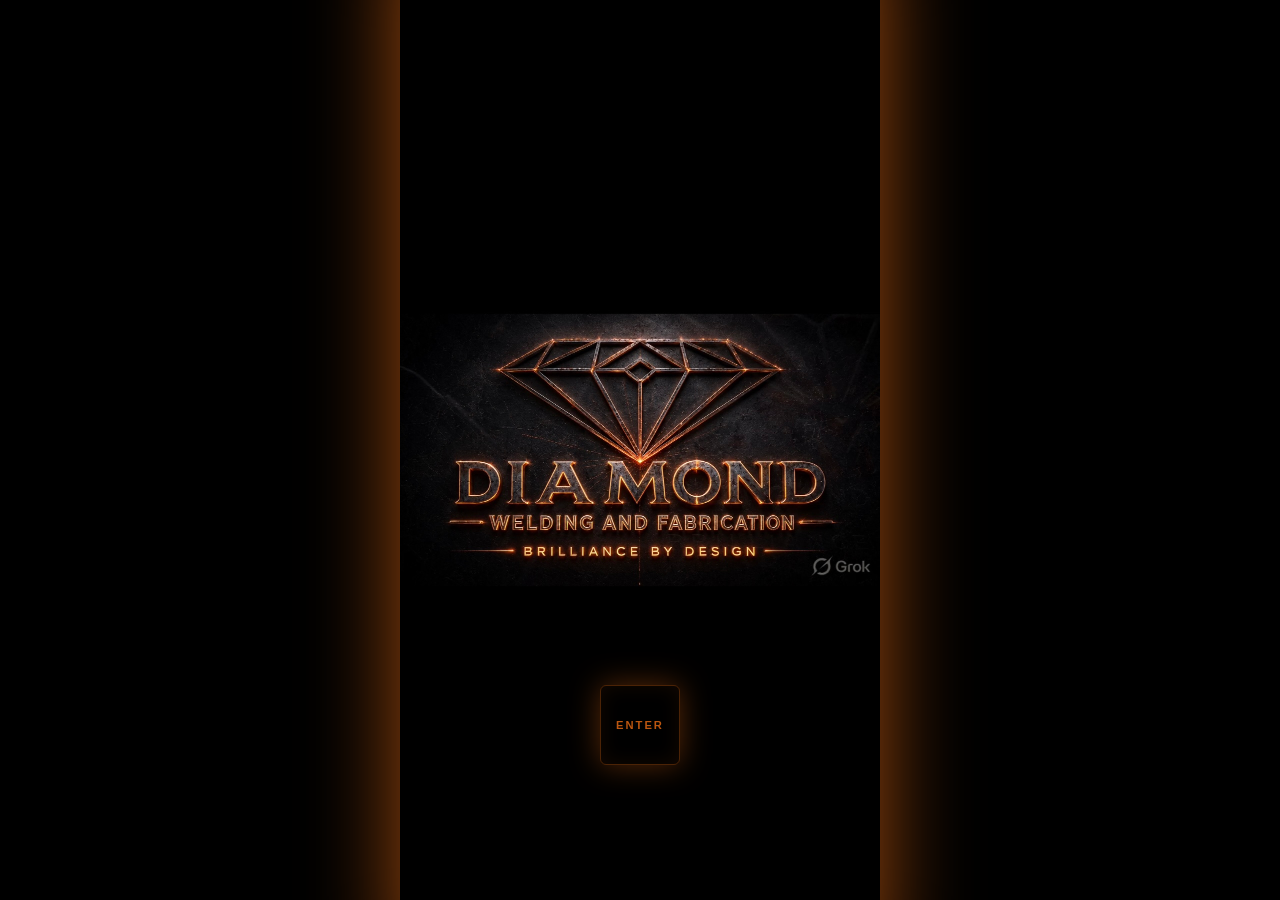
==== index.html @ fe3e0992 "Complete redesign: pristine professional Diamond Welding website Rebuilt index.html and landing.html" ====
<!DOCTYPE html>
<html lang="en">
<head>
    <meta charset="UTF-8">
    <meta name="viewport" content="width=device-width, initial-scale=1.0">
    <meta http-equiv="Cache-Control" content="no-cache, no-store, must-revalidate">
    <title>Diamond Welding & Fabrication</title>
    <style>
        * {
            margin: 0;
            padding: 0;
            box-sizing: border-box;
        }

        html, body {
            width: 100%;
            height: 100%;
            overflow: hidden;
        }

        body {
            font-family: 'Segoe UI', Tahoma, Geneva, Verdana, sans-serif;
            background: #000000;
            display: flex;
            align-items: center;
            justify-content: center;
        }

        .splash-container {
            width: 100%;
            height: 100%;
            position: relative;
            display: flex;
            align-items: center;
            justify-content: center;
            overflow: hidden;
            background: #000000;
        }

        .logo-splash {
            width: 85vw;
            max-width: 480px;
            height: auto;
            z-index: 5;
            filter: drop-shadow(0 0 45px rgba(249, 115, 22, 0.65));
            animation: logo-fade-in 2s cubic-bezier(0.25, 0.46, 0.45, 0.94);
            image-rendering: -webkit-optimize-contrast;
        }

        @keyframes logo-fade-in {
            from {
                opacity: 0;
                transform: scale(0.75);
            }
            to {
                opacity: 1;
                transform: scale(1);
            }
        }

        .shield-button {
            position: absolute;
            bottom: 15%;
            left: 50%;
            transform: translateX(-50%);
            width: 80px;
            height: 80px;
            z-index: 20;
            cursor: pointer;
            border: 1px solid rgba(249, 115, 22, 0.3);
            background: transparent;
            border-radius: 6px;
            transition: all 0.35s cubic-bezier(0.34, 1.56, 0.64, 1);
            box-shadow: 0 0 30px rgba(249, 115, 22, 0.35), inset 0 0 20px rgba(249, 115, 22, 0.08);
            animation: shield-glow 3.5s ease-in-out infinite;
            display: flex;
            align-items: center;
            justify-content: center;
            -webkit-tap-highlight-color: transparent;
        }

        .shield-text {
            font-size: 0.7rem;
            letter-spacing: 2px;
            color: rgba(249, 115, 22, 0.75);
            text-transform: uppercase;
            font-weight: 600;
            pointer-events: none;
        }

        @keyframes shield-glow {
            0%, 100% {
                box-shadow: 0 0 30px rgba(249, 115, 22, 0.35), inset 0 0 20px rgba(249, 115, 22, 0.08);
            }
            50% {
                box-shadow: 0 0 55px rgba(249, 115, 22, 0.65), inset 0 0 35px rgba(249, 115, 22, 0.15);
            }
        }

        .shield-button:hover {
            box-shadow: 0 0 70px rgba(249, 115, 22, 0.75), inset 0 0 40px rgba(249, 115, 22, 0.2);
            border-color: rgba(249, 115, 22, 0.6);
            transform: translateX(-50%) scale(1.1);
        }

        .shield-button:active {
            transform: translateX(-50%) scale(0.95);
        }

        @keyframes spark-burst {
            0% {
                opacity: 1;
                transform: translate(0, 0) scale(1);
            }
            100% {
                opacity: 0;
                transform: translate(var(--tx), var(--ty)) scale(0);
            }
        }

        .spark {
            position: fixed;
            pointer-events: none;
            width: 7px;
            height: 7px;
            background: radial-gradient(circle at 25% 25%, #fff, #fbbf24, #f97316);
            border-radius: 50%;
            animation: spark-burst 1.5s ease-out forwards;
            box-shadow: 0 0 20px #f97316;
        }

        .loading-overlay {
            position: absolute;
            width: 100%;
            height: 100%;
            top: 0;
            left: 0;
            z-index: 30;
            background: rgba(0, 0, 0, 0);
            display: none;
            align-items: center;
            justify-content: center;
        }

        .loading-overlay.active {
            display: flex;
            animation: fade-in 0.6s ease-out forwards;
        }

        @keyframes fade-in {
            from { opacity: 0; }
            to { opacity: 1; }
        }

        .loading-text {
            font-size: 1.2rem;
            letter-spacing: 3px;
            color: rgba(249, 115, 22, 0.85);
            text-transform: uppercase;
            animation: pulse 1.6s ease-in-out infinite;
            font-weight: 500;
        }

        @keyframes pulse {
            0%, 100% { opacity: 0.6; }
            50% { opacity: 1; }
        }

        @media (max-width: 768px) {
            .logo-splash {
                max-width: 380px;
            }

            .shield-button {
                width: 70px;
                height: 70px;
            }

            .shield-text {
                font-size: 0.65rem;
            }
        }

        @media (max-width: 480px) {
            .logo-splash {
                max-width: 300px;
            }

            .shield-button {
                width: 60px;
                height: 60px;
                bottom: 18%;
            }

            .shield-text {
                font-size: 0.6rem;
            }
        }
    </style>
</head>
<body>
    <div class="splash-container">
        <img src="assets/diamond-logo.jpeg" alt="Diamond Welding" class="logo-splash">
        <button class="shield-button" onclick="activateSplash()" title="Enter Site">
            <div class="shield-text">Enter</div>
        </button>
        <div class="loading-overlay">
            <div class="loading-text">Igniting...</div>
        </div>
    </div>

    <script>
        function createSpark(x, y) {
            const spark = document.createElement('div');
            spark.className = 'spark';
            const angle = Math.random() * Math.PI * 2;
            const velocity = 110 + Math.random() * 240;
            const tx = Math.cos(angle) * velocity;
            const ty = Math.sin(angle) * velocity;
            spark.style.left = x + 'px';
            spark.style.top = y + 'px';
            spark.style.setProperty('--tx', tx + 'px');
            spark.style.setProperty('--ty', ty + 'px');
            document.body.appendChild(spark);
            setTimeout(() => spark.remove(), 1500);
        }

        function activateSplash() {
            const button = document.querySelector('.shield-button');
            const loading = document.querySelector('.loading-overlay');
            const rect = button.getBoundingClientRect();
            const centerX = rect.left + rect.width / 2;
            const centerY = rect.top + rect.height / 2;

            button.disabled = true;
            button.style.pointerEvents = 'none';

            for (let i = 0; i < 65; i++) {
                setTimeout(() => createSpark(centerX, centerY), i * 16);
            }

            setTimeout(() => loading.classList.add('active'), 400);
            setTimeout(() => window.location.href = 'landing.html', 2100);
        }

        document.addEventListener('keydown', (e) => {
            if (e.key === 'Enter' || e.key === ' ') {
                document.querySelector('.shield-button').click();
            }
        });
    </script>
</body>
</html>
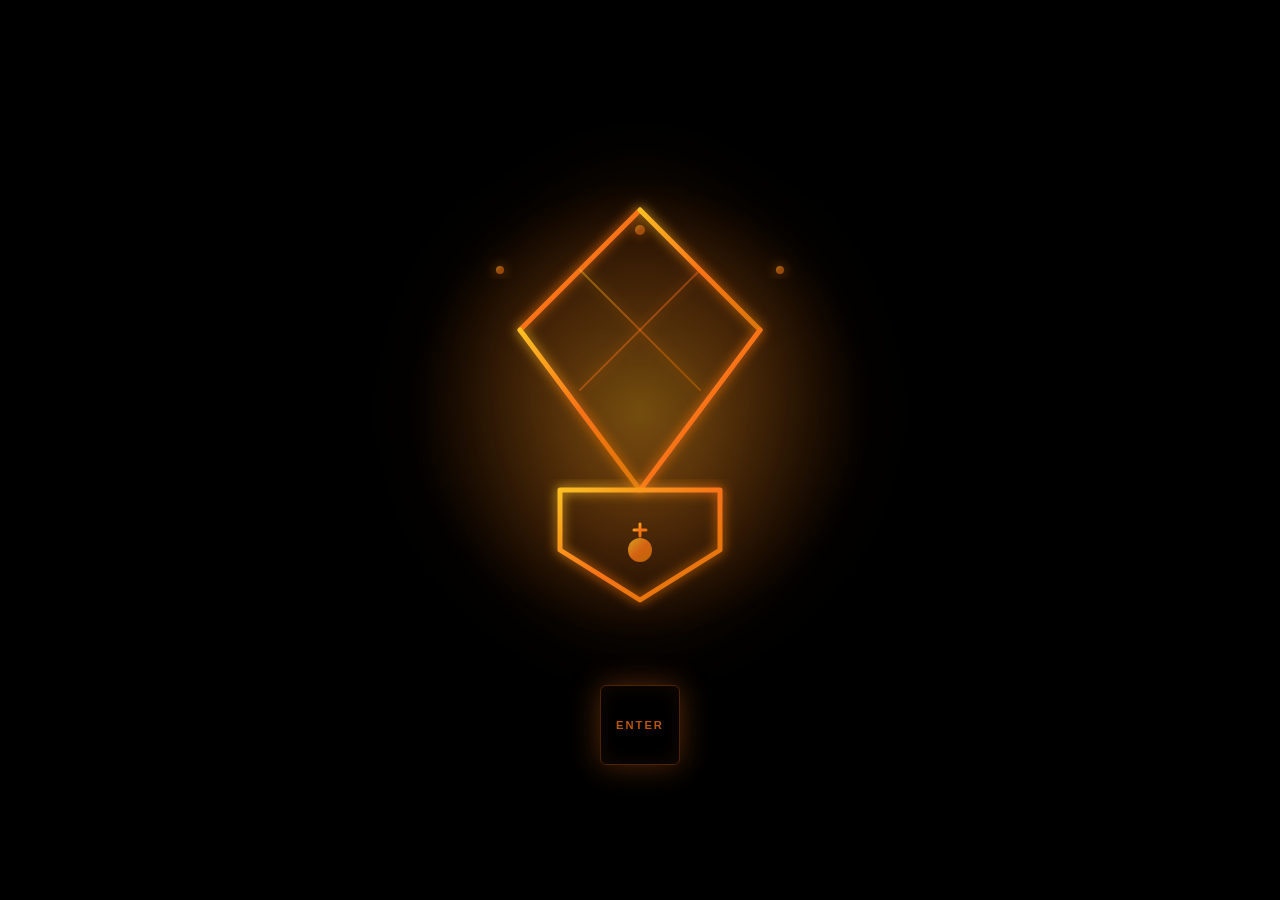
==== commit 0f027454: "Integrate professional Diamond logo design throughout site - Create custom SVG Diamond logo with shi" ====
--- a/index.html
+++ b/index.html
@@ -200,7 +200,48 @@
 </head>
 <body>
     <div class="splash-container">
-        <img src="assets/diamond-logo.jpeg" alt="Diamond Welding" class="logo-splash">
+        <svg class="logo-splash" viewBox="0 0 240 280" xmlns="http://www.w3.org/2000/svg">
+            <defs>
+                <linearGradient id="diamondGradient" x1="0%" y1="0%" x2="100%" y2="100%">
+                    <stop offset="0%" style="stop-color:#fbbf24;stop-opacity:1" />
+                    <stop offset="50%" style="stop-color:#f97316;stop-opacity:1" />
+                    <stop offset="100%" style="stop-color:#d97706;stop-opacity:1" />
+                </linearGradient>
+                <radialGradient id="glowGradient" cx="50%" cy="50%" r="50%">
+                    <stop offset="0%" style="stop-color:#fbbf24;stop-opacity:0.8" />
+                    <stop offset="100%" style="stop-color:#f97316;stop-opacity:0" />
+                </radialGradient>
+                <filter id="goldGlow">
+                    <feGaussianBlur stdDeviation="3" result="coloredBlur"/>
+                    <feMerge>
+                        <feMergeNode in="coloredBlur"/>
+                        <feMergeNode in="SourceGraphic"/>
+                    </feMerge>
+                </filter>
+            </defs>
+            <circle cx="120" cy="120" r="115" fill="url(#glowGradient)" opacity="0.4"/>
+            <g filter="url(#goldGlow)">
+                <line x1="120" y1="20" x2="60" y2="80" stroke="url(#diamondGradient)" stroke-width="2.5" stroke-linecap="round"/>
+                <line x1="120" y1="20" x2="180" y2="80" stroke="url(#diamondGradient)" stroke-width="2.5" stroke-linecap="round"/>
+                <line x1="60" y1="80" x2="120" y2="160" stroke="url(#diamondGradient)" stroke-width="2.5" stroke-linecap="round"/>
+                <line x1="180" y1="80" x2="120" y2="160" stroke="url(#diamondGradient)" stroke-width="2.5" stroke-linecap="round"/>
+                <line x1="120" y1="20" x2="120" y2="160" stroke="url(#diamondGradient)" stroke-width="1.5" stroke-linecap="round" opacity="0.6"/>
+                <line x1="60" y1="80" x2="180" y2="80" stroke="url(#diamondGradient)" stroke-width="1.5" stroke-linecap="round" opacity="0.6"/>
+                <line x1="90" y1="50" x2="150" y2="110" stroke="url(#diamondGradient)" stroke-width="1" stroke-linecap="round" opacity="0.4"/>
+                <line x1="150" y1="50" x2="90" y2="110" stroke="url(#diamondGradient)" stroke-width="1" stroke-linecap="round" opacity="0.4"/>
+            </g>
+            <g transform="translate(120, 180)">
+                <path d="M -40,-20 L -40,10 Q 0,35 0,35 Q 0,35 40,10 L 40,-20 Z"
+                      fill="none" stroke="url(#diamondGradient)" stroke-width="2.5" stroke-linecap="round" stroke-linejoin="round" filter="url(#goldGlow)"/>
+                <circle cx="0" cy="10" r="6" fill="url(#diamondGradient)" opacity="0.8"/>
+                <path d="M -3,0 L 3,0 M 0,-3 L 0,3" stroke="url(#diamondGradient)" stroke-width="1.5" stroke-linecap="round"/>
+            </g>
+            <g opacity="0.6" filter="url(#goldGlow)">
+                <circle cx="50" cy="50" r="2" fill="url(#diamondGradient)"/>
+                <circle cx="190" cy="50" r="2" fill="url(#diamondGradient)"/>
+                <circle cx="120" cy="30" r="2.5" fill="url(#diamondGradient)"/>
+            </g>
+        </svg>
         <button class="shield-button" onclick="activateSplash()" title="Enter Site">
             <div class="shield-text">Enter</div>
         </button>
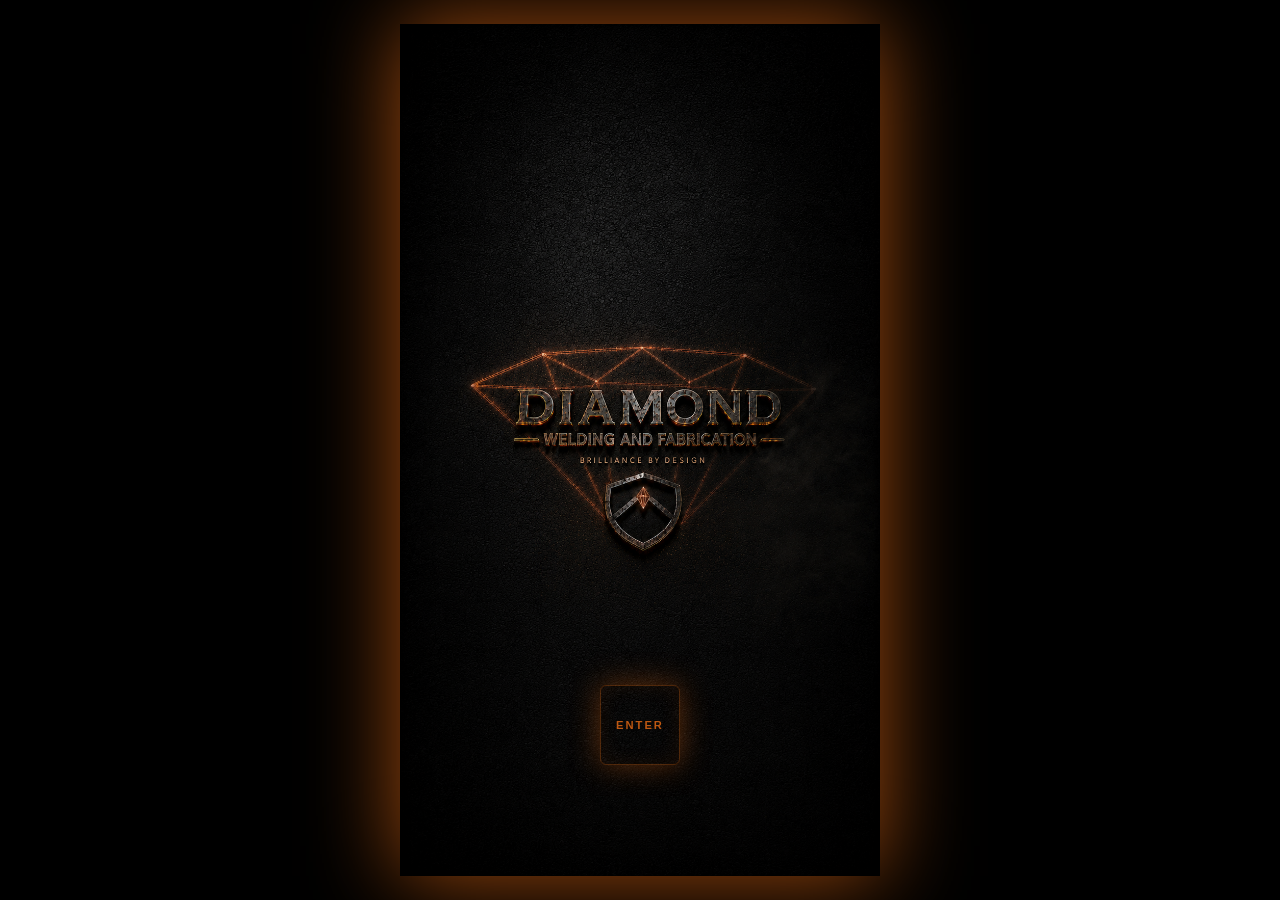
==== commit 849fe2f8: "Integrate actual Diamond Welding brand assets into website - Replace SVG placeholder logos with actu" ====
--- a/index.html
+++ b/index.html
@@ -200,48 +200,7 @@
 </head>
 <body>
     <div class="splash-container">
-        <svg class="logo-splash" viewBox="0 0 240 280" xmlns="http://www.w3.org/2000/svg">
-            <defs>
-                <linearGradient id="diamondGradient" x1="0%" y1="0%" x2="100%" y2="100%">
-                    <stop offset="0%" style="stop-color:#fbbf24;stop-opacity:1" />
-                    <stop offset="50%" style="stop-color:#f97316;stop-opacity:1" />
-                    <stop offset="100%" style="stop-color:#d97706;stop-opacity:1" />
-                </linearGradient>
-                <radialGradient id="glowGradient" cx="50%" cy="50%" r="50%">
-                    <stop offset="0%" style="stop-color:#fbbf24;stop-opacity:0.8" />
-                    <stop offset="100%" style="stop-color:#f97316;stop-opacity:0" />
-                </radialGradient>
-                <filter id="goldGlow">
-                    <feGaussianBlur stdDeviation="3" result="coloredBlur"/>
-                    <feMerge>
-                        <feMergeNode in="coloredBlur"/>
-                        <feMergeNode in="SourceGraphic"/>
-                    </feMerge>
-                </filter>
-            </defs>
-            <circle cx="120" cy="120" r="115" fill="url(#glowGradient)" opacity="0.4"/>
-            <g filter="url(#goldGlow)">
-                <line x1="120" y1="20" x2="60" y2="80" stroke="url(#diamondGradient)" stroke-width="2.5" stroke-linecap="round"/>
-                <line x1="120" y1="20" x2="180" y2="80" stroke="url(#diamondGradient)" stroke-width="2.5" stroke-linecap="round"/>
-                <line x1="60" y1="80" x2="120" y2="160" stroke="url(#diamondGradient)" stroke-width="2.5" stroke-linecap="round"/>
-                <line x1="180" y1="80" x2="120" y2="160" stroke="url(#diamondGradient)" stroke-width="2.5" stroke-linecap="round"/>
-                <line x1="120" y1="20" x2="120" y2="160" stroke="url(#diamondGradient)" stroke-width="1.5" stroke-linecap="round" opacity="0.6"/>
-                <line x1="60" y1="80" x2="180" y2="80" stroke="url(#diamondGradient)" stroke-width="1.5" stroke-linecap="round" opacity="0.6"/>
-                <line x1="90" y1="50" x2="150" y2="110" stroke="url(#diamondGradient)" stroke-width="1" stroke-linecap="round" opacity="0.4"/>
-                <line x1="150" y1="50" x2="90" y2="110" stroke="url(#diamondGradient)" stroke-width="1" stroke-linecap="round" opacity="0.4"/>
-            </g>
-            <g transform="translate(120, 180)">
-                <path d="M -40,-20 L -40,10 Q 0,35 0,35 Q 0,35 40,10 L 40,-20 Z"
-                      fill="none" stroke="url(#diamondGradient)" stroke-width="2.5" stroke-linecap="round" stroke-linejoin="round" filter="url(#goldGlow)"/>
-                <circle cx="0" cy="10" r="6" fill="url(#diamondGradient)" opacity="0.8"/>
-                <path d="M -3,0 L 3,0 M 0,-3 L 0,3" stroke="url(#diamondGradient)" stroke-width="1.5" stroke-linecap="round"/>
-            </g>
-            <g opacity="0.6" filter="url(#goldGlow)">
-                <circle cx="50" cy="50" r="2" fill="url(#diamondGradient)"/>
-                <circle cx="190" cy="50" r="2" fill="url(#diamondGradient)"/>
-                <circle cx="120" cy="30" r="2.5" fill="url(#diamondGradient)"/>
-            </g>
-        </svg>
+        <img class="logo-splash" src="assets/diamond-logo.png" alt="Diamond Welding & Fabrication" />
         <button class="shield-button" onclick="activateSplash()" title="Enter Site">
             <div class="shield-text">Enter</div>
         </button>
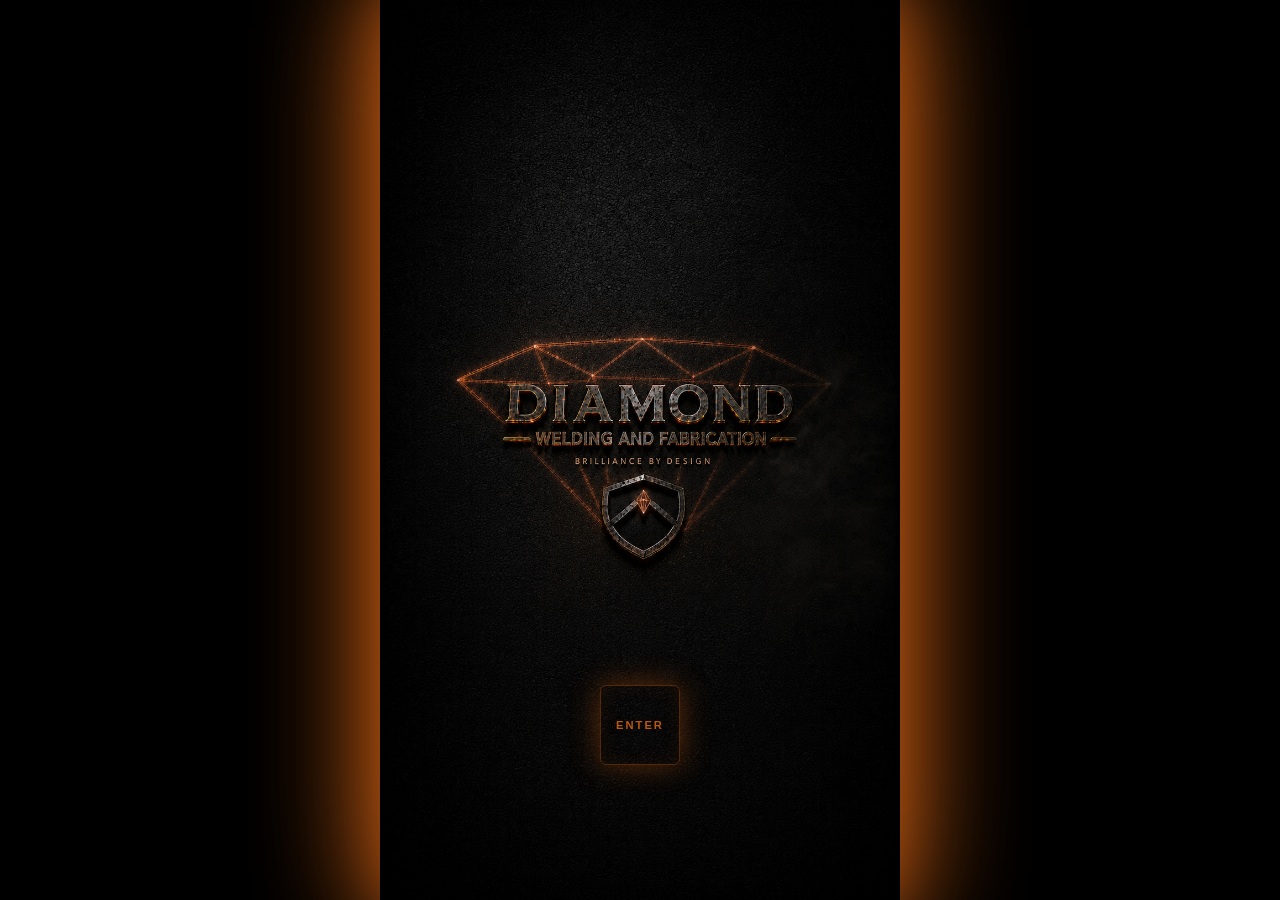
==== commit d30b8926: "Optimize logo sizing and glow effects for sleek modern aesthetic - Increase logo dimensions for bett" ====
--- a/index.html
+++ b/index.html
@@ -38,13 +38,14 @@
         }
 
         .logo-splash {
-            width: 85vw;
-            max-width: 480px;
+            width: 80vw;
+            max-width: 520px;
             height: auto;
             z-index: 5;
-            filter: drop-shadow(0 0 45px rgba(249, 115, 22, 0.65));
-            animation: logo-fade-in 2s cubic-bezier(0.25, 0.46, 0.45, 0.94);
-            image-rendering: -webkit-optimize-contrast;
+            filter: drop-shadow(0 0 60px rgba(249, 115, 22, 0.8)) drop-shadow(0 0 30px rgba(249, 115, 22, 0.4));
+            animation: logo-fade-in 2.2s cubic-bezier(0.25, 0.46, 0.45, 0.94);
+            image-rendering: crisp-edges;
+            object-fit: contain;
         }
 
         @keyframes logo-fade-in {
@@ -183,12 +184,12 @@
 
         @media (max-width: 480px) {
             .logo-splash {
-                max-width: 300px;
+                max-width: 320px;
             }
 
             .shield-button {
-                width: 60px;
-                height: 60px;
+                width: 65px;
+                height: 65px;
                 bottom: 18%;
             }
 
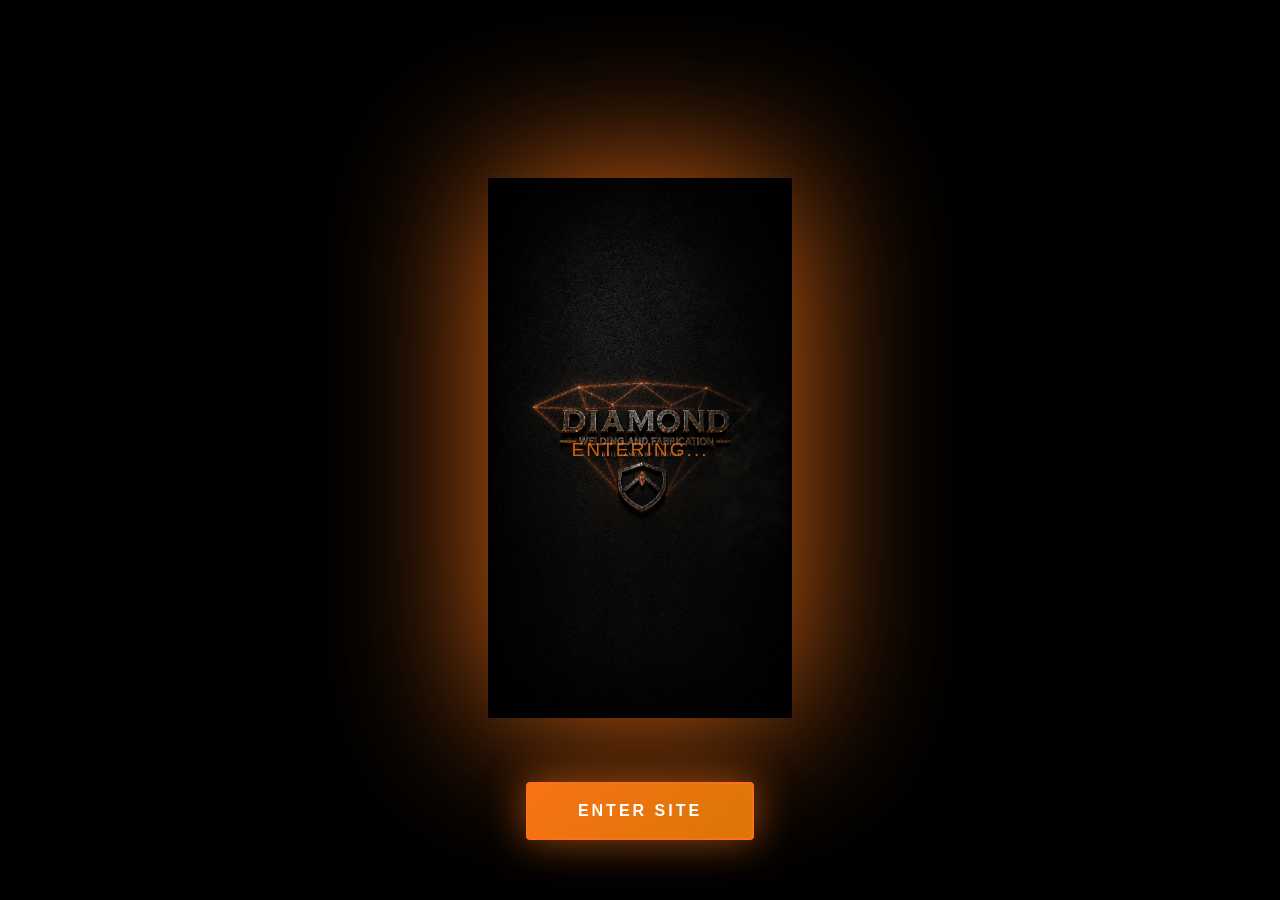
==== commit 90b984b2: "Fresh website redesign: Professional Diamond Welding brand showcase Complete rebuild with: - New min" ====
--- a/index.html
+++ b/index.html
@@ -15,43 +15,67 @@
         html, body {
             width: 100%;
             height: 100%;
-            overflow: hidden;
         }
 
         body {
             font-family: 'Segoe UI', Tahoma, Geneva, Verdana, sans-serif;
             background: #000000;
-            display: flex;
-            align-items: center;
-            justify-content: center;
-        }
-
-        .splash-container {
+            overflow: hidden;
+        }
+
+        .splash {
             width: 100%;
             height: 100%;
             position: relative;
             display: flex;
+            flex-direction: column;
             align-items: center;
             justify-content: center;
             overflow: hidden;
-            background: #000000;
-        }
-
-        .logo-splash {
-            width: 80vw;
-            max-width: 520px;
+        }
+
+        /* Video background */
+        video.bg {
+            position: absolute;
+            top: 0;
+            left: 0;
+            width: 100%;
+            height: 100%;
+            object-fit: cover;
+            z-index: 1;
+            opacity: 0.6;
+        }
+
+        /* Dark overlay */
+        .overlay {
+            position: absolute;
+            top: 0;
+            left: 0;
+            width: 100%;
+            height: 100%;
+            background: radial-gradient(ellipse at center, rgba(0,0,0,0.3), rgba(0,0,0,0.8));
+            z-index: 2;
+        }
+
+        /* Logo container */
+        .logo-container {
+            z-index: 10;
+            text-align: center;
+            animation: fadeInLogo 1.2s ease-out;
+        }
+
+        .logo-img {
+            max-width: 90vw;
+            width: 100%;
+            max-height: 60vh;
             height: auto;
-            z-index: 5;
-            filter: drop-shadow(0 0 60px rgba(249, 115, 22, 0.8)) drop-shadow(0 0 30px rgba(249, 115, 22, 0.4));
-            animation: logo-fade-in 2.2s cubic-bezier(0.25, 0.46, 0.45, 0.94);
-            image-rendering: crisp-edges;
-            object-fit: contain;
-        }
-
-        @keyframes logo-fade-in {
+            filter: drop-shadow(0 0 80px rgba(249, 115, 22, 0.9));
+        }
+
+        @keyframes fadeInLogo {
             from {
                 opacity: 0;
-                transform: scale(0.75);
+                transform: scale(0.8);
             }
             to {
                 opacity: 1;
@@ -59,56 +83,53 @@
             }
         }
 
-        .shield-button {
-            position: absolute;
-            bottom: 15%;
-            left: 50%;
-            transform: translateX(-50%);
-            width: 80px;
-            height: 80px;
-            z-index: 20;
+        /* CTA Button */
+        .cta-btn {
+            position: absolute;
+            bottom: 60px;
+            z-index: 10;
+            padding: 18px 50px;
+            font-size: 1rem;
+            font-weight: 700;
+            letter-spacing: 3px;
+            text-transform: uppercase;
+            color: #ffffff;
+            background: linear-gradient(135deg, #f97316, #d97706);
+            border: 2px solid #f97316;
+            border-radius: 4px;
             cursor: pointer;
-            border: 1px solid rgba(249, 115, 22, 0.3);
-            background: transparent;
-            border-radius: 6px;
-            transition: all 0.35s cubic-bezier(0.34, 1.56, 0.64, 1);
-            box-shadow: 0 0 30px rgba(249, 115, 22, 0.35), inset 0 0 20px rgba(249, 115, 22, 0.08);
-            animation: shield-glow 3.5s ease-in-out infinite;
-            display: flex;
-            align-items: center;
-            justify-content: center;
-            -webkit-tap-highlight-color: transparent;
-        }
-
-        .shield-text {
-            font-size: 0.7rem;
-            letter-spacing: 2px;
-            color: rgba(249, 115, 22, 0.75);
-            text-transform: uppercase;
-            font-weight: 600;
+            transition: all 0.4s ease;
+            box-shadow: 0 0 40px rgba(249, 115, 22, 0.6), inset 0 0 20px rgba(249, 115, 22, 0.2);
+            animation: pulseButton 2s ease-in-out infinite;
+        }
+
+        @keyframes pulseButton {
+            0%, 100% { box-shadow: 0 0 40px rgba(249, 115, 22, 0.6), inset 0 0 20px rgba(249, 115, 22, 0.2); }
+            50% { box-shadow: 0 0 70px rgba(249, 115, 22, 0.9), inset 0 0 30px rgba(249, 115, 22, 0.3); }
+        }
+
+        .cta-btn:hover {
+            transform: scale(1.08);
+            box-shadow: 0 0 90px rgba(249, 115, 22, 1), inset 0 0 40px rgba(249, 115, 22, 0.4);
+        }
+
+        .cta-btn:active {
+            transform: scale(0.98);
+        }
+
+        /* Spark effect */
+        .spark {
+            position: fixed;
+            width: 8px;
+            height: 8px;
+            background: radial-gradient(circle, #fbbf24, #f97316);
+            border-radius: 50%;
+            box-shadow: 0 0 20px #f97316;
             pointer-events: none;
-        }
-
-        @keyframes shield-glow {
-            0%, 100% {
-                box-shadow: 0 0 30px rgba(249, 115, 22, 0.35), inset 0 0 20px rgba(249, 115, 22, 0.08);
-            }
-            50% {
-                box-shadow: 0 0 55px rgba(249, 115, 22, 0.65), inset 0 0 35px rgba(249, 115, 22, 0.15);
-            }
-        }
-
-        .shield-button:hover {
-            box-shadow: 0 0 70px rgba(249, 115, 22, 0.75), inset 0 0 40px rgba(249, 115, 22, 0.2);
-            border-color: rgba(249, 115, 22, 0.6);
-            transform: translateX(-50%) scale(1.1);
-        }
-
-        .shield-button:active {
-            transform: translateX(-50%) scale(0.95);
-        }
-
-        @keyframes spark-burst {
+            animation: sparkBurst 1.5s ease-out forwards;
+        }
+
+        @keyframes sparkBurst {
             0% {
                 opacity: 1;
                 transform: translate(0, 0) scale(1);
@@ -119,95 +140,64 @@
             }
         }
 
-        .spark {
-            position: fixed;
-            pointer-events: none;
-            width: 7px;
-            height: 7px;
-            background: radial-gradient(circle at 25% 25%, #fff, #fbbf24, #f97316);
-            border-radius: 50%;
-            animation: spark-burst 1.5s ease-out forwards;
-            box-shadow: 0 0 20px #f97316;
-        }
-
-        .loading-overlay {
-            position: absolute;
-            width: 100%;
-            height: 100%;
-            top: 0;
-            left: 0;
-            z-index: 30;
-            background: rgba(0, 0, 0, 0);
-            display: none;
-            align-items: center;
-            justify-content: center;
-        }
-
-        .loading-overlay.active {
-            display: flex;
-            animation: fade-in 0.6s ease-out forwards;
-        }
-
-        @keyframes fade-in {
+        /* Loading state */
+        .loading {
+            position: absolute;
+            top: 50%;
+            left: 50%;
+            transform: translate(-50%, -50%);
+            z-index: 20;
+            color: rgba(249, 115, 22, 0.8);
+            font-size: 1.2rem;
+            letter-spacing: 2px;
+            text-transform: uppercase;
+            opacity: 0;
+            animation: fadeIn 0.6s ease-out 0.5s forwards;
+        }
+
+        @keyframes fadeIn {
             from { opacity: 0; }
             to { opacity: 1; }
         }
 
-        .loading-text {
-            font-size: 1.2rem;
-            letter-spacing: 3px;
-            color: rgba(249, 115, 22, 0.85);
-            text-transform: uppercase;
-            animation: pulse 1.6s ease-in-out infinite;
-            font-weight: 500;
-        }
-
-        @keyframes pulse {
-            0%, 100% { opacity: 0.6; }
-            50% { opacity: 1; }
-        }
-
         @media (max-width: 768px) {
-            .logo-splash {
-                max-width: 380px;
-            }
-
-            .shield-button {
-                width: 70px;
-                height: 70px;
-            }
-
-            .shield-text {
-                font-size: 0.65rem;
+            .logo-img {
+                max-height: 50vh;
+            }
+
+            .cta-btn {
+                padding: 14px 40px;
+                font-size: 0.9rem;
             }
         }
 
         @media (max-width: 480px) {
-            .logo-splash {
-                max-width: 320px;
-            }
-
-            .shield-button {
-                width: 65px;
-                height: 65px;
-                bottom: 18%;
-            }
-
-            .shield-text {
-                font-size: 0.6rem;
+            .logo-img {
+                max-height: 40vh;
+            }
+
+            .cta-btn {
+                padding: 12px 30px;
+                font-size: 0.8rem;
+                letter-spacing: 2px;
             }
         }
     </style>
 </head>
 <body>
-    <div class="splash-container">
-        <img class="logo-splash" src="assets/diamond-logo.png" alt="Diamond Welding & Fabrication" />
-        <button class="shield-button" onclick="activateSplash()" title="Enter Site">
-            <div class="shield-text">Enter</div>
-        </button>
-        <div class="loading-overlay">
-            <div class="loading-text">Igniting...</div>
+    <div class="splash">
+        <video class="bg" autoplay muted loop playsinline>
+            <source src="assets/welding-background.mp4" type="video/mp4">
+        </video>
+        <div class="overlay"></div>
+
+        <div class="logo-container">
+            <img src="assets/diamond-logo.png" alt="Diamond Welding & Fabrication" class="logo-img">
         </div>
+
+        <button class="cta-btn" onclick="enterSite()">Enter Site</button>
+
+        <div class="loading">Entering...</div>
     </div>
 
     <script>
@@ -215,38 +205,42 @@
             const spark = document.createElement('div');
             spark.className = 'spark';
             const angle = Math.random() * Math.PI * 2;
-            const velocity = 110 + Math.random() * 240;
-            const tx = Math.cos(angle) * velocity;
-            const ty = Math.sin(angle) * velocity;
+            const dist = 150 + Math.random() * 300;
             spark.style.left = x + 'px';
             spark.style.top = y + 'px';
-            spark.style.setProperty('--tx', tx + 'px');
-            spark.style.setProperty('--ty', ty + 'px');
+            spark.style.setProperty('--tx', Math.cos(angle) * dist + 'px');
+            spark.style.setProperty('--ty', Math.sin(angle) * dist + 'px');
             document.body.appendChild(spark);
             setTimeout(() => spark.remove(), 1500);
         }
 
-        function activateSplash() {
-            const button = document.querySelector('.shield-button');
-            const loading = document.querySelector('.loading-overlay');
-            const rect = button.getBoundingClientRect();
-            const centerX = rect.left + rect.width / 2;
-            const centerY = rect.top + rect.height / 2;
-
-            button.disabled = true;
-            button.style.pointerEvents = 'none';
-
-            for (let i = 0; i < 65; i++) {
-                setTimeout(() => createSpark(centerX, centerY), i * 16);
-            }
-
-            setTimeout(() => loading.classList.add('active'), 400);
-            setTimeout(() => window.location.href = 'landing.html', 2100);
+        function enterSite() {
+            const btn = document.querySelector('.cta-btn');
+            const loading = document.querySelector('.loading');
+            const rect = btn.getBoundingClientRect();
+
+            btn.disabled = true;
+            btn.style.pointerEvents = 'none';
+
+            for (let i = 0; i < 50; i++) {
+                setTimeout(() => {
+                    createSpark(rect.left + rect.width / 2, rect.top + rect.height / 2);
+                }, i * 20);
+            }
+
+            setTimeout(() => {
+                loading.style.opacity = '1';
+            }, 400);
+
+            setTimeout(() => {
+                window.location.href = 'landing.html';
+            }, 1800);
         }
 
         document.addEventListener('keydown', (e) => {
             if (e.key === 'Enter' || e.key === ' ') {
-                document.querySelector('.shield-button').click();
+                e.preventDefault();
+                document.querySelector('.cta-btn').click();
             }
         });
     </script>
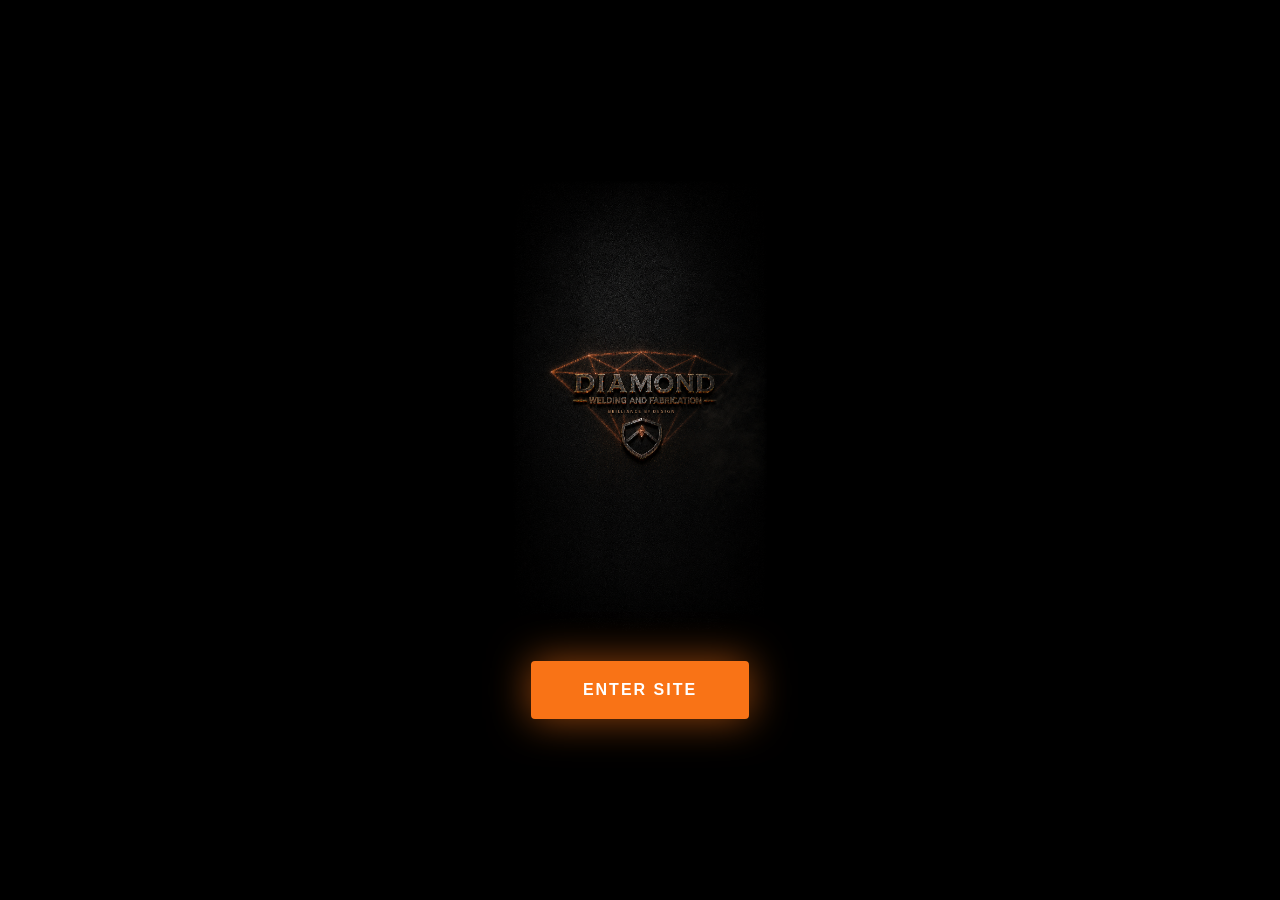
==== commit a04c7429: "Simplify and fix website design - clean, working version - Streamlined splash page with proper CSS a" ====
--- a/index.html
+++ b/index.html
@@ -3,25 +3,11 @@
 <head>
     <meta charset="UTF-8">
     <meta name="viewport" content="width=device-width, initial-scale=1.0">
-    <meta http-equiv="Cache-Control" content="no-cache, no-store, must-revalidate">
     <title>Diamond Welding & Fabrication</title>
     <style>
-        * {
-            margin: 0;
-            padding: 0;
-            box-sizing: border-box;
-        }
-
-        html, body {
-            width: 100%;
-            height: 100%;
-        }
-
-        body {
-            font-family: 'Segoe UI', Tahoma, Geneva, Verdana, sans-serif;
-            background: #000000;
-            overflow: hidden;
-        }
+        * { margin: 0; padding: 0; box-sizing: border-box; }
+        html, body { width: 100%; height: 100%; background: #000; }
+        body { display: flex; align-items: center; justify-content: center; font-family: Arial, sans-serif; }
 
         .splash {
             width: 100%;
@@ -31,216 +17,88 @@
             flex-direction: column;
             align-items: center;
             justify-content: center;
-            overflow: hidden;
+            background: #000;
         }
 
-        /* Video background */
-        video.bg {
+        .video-bg {
             position: absolute;
             top: 0;
             left: 0;
             width: 100%;
             height: 100%;
             object-fit: cover;
+            opacity: 0.5;
             z-index: 1;
-            opacity: 0.6;
         }
 
-        /* Dark overlay */
-        .overlay {
-            position: absolute;
-            top: 0;
-            left: 0;
-            width: 100%;
-            height: 100%;
-            background: radial-gradient(ellipse at center, rgba(0,0,0,0.3), rgba(0,0,0,0.8));
-            z-index: 2;
+        .content {
+            position: relative;
+            z-index: 10;
+            text-align: center;
+            display: flex;
+            flex-direction: column;
+            align-items: center;
+            justify-content: center;
+            gap: 30px;
         }
 
-        /* Logo container */
-        .logo-container {
-            z-index: 10;
-            text-align: center;
-            animation: fadeInLogo 1.2s ease-out;
+        .logo {
+            max-width: 80vw;
+            max-height: 50vh;
+            width: auto;
+            height: auto;
+            animation: fadeIn 1.5s ease-out;
         }
 
-        .logo-img {
-            max-width: 90vw;
-            width: 100%;
-            max-height: 60vh;
-            height: auto;
-            filter: drop-shadow(0 0 80px rgba(249, 115, 22, 0.9));
+        @keyframes fadeIn {
+            from { opacity: 0; transform: scale(0.9); }
+            to { opacity: 1; transform: scale(1); }
         }
 
-        @keyframes fadeInLogo {
-            from {
-                opacity: 0;
-                transform: scale(0.8);
-            }
-            to {
-                opacity: 1;
-                transform: scale(1);
-            }
-        }
-
-        /* CTA Button */
-        .cta-btn {
-            position: absolute;
-            bottom: 60px;
-            z-index: 10;
+        .btn {
             padding: 18px 50px;
-            font-size: 1rem;
-            font-weight: 700;
-            letter-spacing: 3px;
-            text-transform: uppercase;
-            color: #ffffff;
-            background: linear-gradient(135deg, #f97316, #d97706);
+            font-size: 16px;
+            font-weight: bold;
+            letter-spacing: 2px;
+            color: white;
+            background: #f97316;
             border: 2px solid #f97316;
             border-radius: 4px;
             cursor: pointer;
-            transition: all 0.4s ease;
-            box-shadow: 0 0 40px rgba(249, 115, 22, 0.6), inset 0 0 20px rgba(249, 115, 22, 0.2);
-            animation: pulseButton 2s ease-in-out infinite;
+            transition: all 0.3s;
+            box-shadow: 0 0 40px rgba(249, 115, 22, 0.6);
         }
 
-        @keyframes pulseButton {
-            0%, 100% { box-shadow: 0 0 40px rgba(249, 115, 22, 0.6), inset 0 0 20px rgba(249, 115, 22, 0.2); }
-            50% { box-shadow: 0 0 70px rgba(249, 115, 22, 0.9), inset 0 0 30px rgba(249, 115, 22, 0.3); }
+        .btn:hover {
+            transform: scale(1.08);
+            box-shadow: 0 0 60px rgba(249, 115, 22, 0.9);
         }
 
-        .cta-btn:hover {
-            transform: scale(1.08);
-            box-shadow: 0 0 90px rgba(249, 115, 22, 1), inset 0 0 40px rgba(249, 115, 22, 0.4);
-        }
-
-        .cta-btn:active {
-            transform: scale(0.98);
-        }
-
-        /* Spark effect */
-        .spark {
-            position: fixed;
-            width: 8px;
-            height: 8px;
-            background: radial-gradient(circle, #fbbf24, #f97316);
-            border-radius: 50%;
-            box-shadow: 0 0 20px #f97316;
-            pointer-events: none;
-            animation: sparkBurst 1.5s ease-out forwards;
-        }
-
-        @keyframes sparkBurst {
-            0% {
-                opacity: 1;
-                transform: translate(0, 0) scale(1);
-            }
-            100% {
-                opacity: 0;
-                transform: translate(var(--tx), var(--ty)) scale(0);
-            }
-        }
-
-        /* Loading state */
-        .loading {
-            position: absolute;
-            top: 50%;
-            left: 50%;
-            transform: translate(-50%, -50%);
-            z-index: 20;
-            color: rgba(249, 115, 22, 0.8);
-            font-size: 1.2rem;
-            letter-spacing: 2px;
-            text-transform: uppercase;
-            opacity: 0;
-            animation: fadeIn 0.6s ease-out 0.5s forwards;
-        }
-
-        @keyframes fadeIn {
-            from { opacity: 0; }
-            to { opacity: 1; }
-        }
-
-        @media (max-width: 768px) {
-            .logo-img {
-                max-height: 50vh;
-            }
-
-            .cta-btn {
-                padding: 14px 40px;
-                font-size: 0.9rem;
-            }
-        }
-
-        @media (max-width: 480px) {
-            .logo-img {
-                max-height: 40vh;
-            }
-
-            .cta-btn {
-                padding: 12px 30px;
-                font-size: 0.8rem;
-                letter-spacing: 2px;
-            }
+        .btn:active {
+            transform: scale(0.95);
         }
     </style>
 </head>
 <body>
     <div class="splash">
-        <video class="bg" autoplay muted loop playsinline>
+        <video class="video-bg" autoplay muted loop playsinline>
             <source src="assets/welding-background.mp4" type="video/mp4">
         </video>
-        <div class="overlay"></div>
 
-        <div class="logo-container">
-            <img src="assets/diamond-logo.png" alt="Diamond Welding & Fabrication" class="logo-img">
+        <div class="content">
+            <img src="assets/diamond-logo.png" alt="Diamond Logo" class="logo">
+            <button class="btn" onclick="goToSite()">ENTER SITE</button>
         </div>
-
-        <button class="cta-btn" onclick="enterSite()">Enter Site</button>
-
-        <div class="loading">Entering...</div>
     </div>
 
     <script>
-        function createSpark(x, y) {
-            const spark = document.createElement('div');
-            spark.className = 'spark';
-            const angle = Math.random() * Math.PI * 2;
-            const dist = 150 + Math.random() * 300;
-            spark.style.left = x + 'px';
-            spark.style.top = y + 'px';
-            spark.style.setProperty('--tx', Math.cos(angle) * dist + 'px');
-            spark.style.setProperty('--ty', Math.sin(angle) * dist + 'px');
-            document.body.appendChild(spark);
-            setTimeout(() => spark.remove(), 1500);
+        function goToSite() {
+            window.location.href = 'landing.html';
         }
 
-        function enterSite() {
-            const btn = document.querySelector('.cta-btn');
-            const loading = document.querySelector('.loading');
-            const rect = btn.getBoundingClientRect();
-
-            btn.disabled = true;
-            btn.style.pointerEvents = 'none';
-
-            for (let i = 0; i < 50; i++) {
-                setTimeout(() => {
-                    createSpark(rect.left + rect.width / 2, rect.top + rect.height / 2);
-                }, i * 20);
-            }
-
-            setTimeout(() => {
-                loading.style.opacity = '1';
-            }, 400);
-
-            setTimeout(() => {
-                window.location.href = 'landing.html';
-            }, 1800);
-        }
-
-        document.addEventListener('keydown', (e) => {
+        document.addEventListener('keypress', function(e) {
             if (e.key === 'Enter' || e.key === ' ') {
-                e.preventDefault();
-                document.querySelector('.cta-btn').click();
+                goToSite();
             }
         });
     </script>
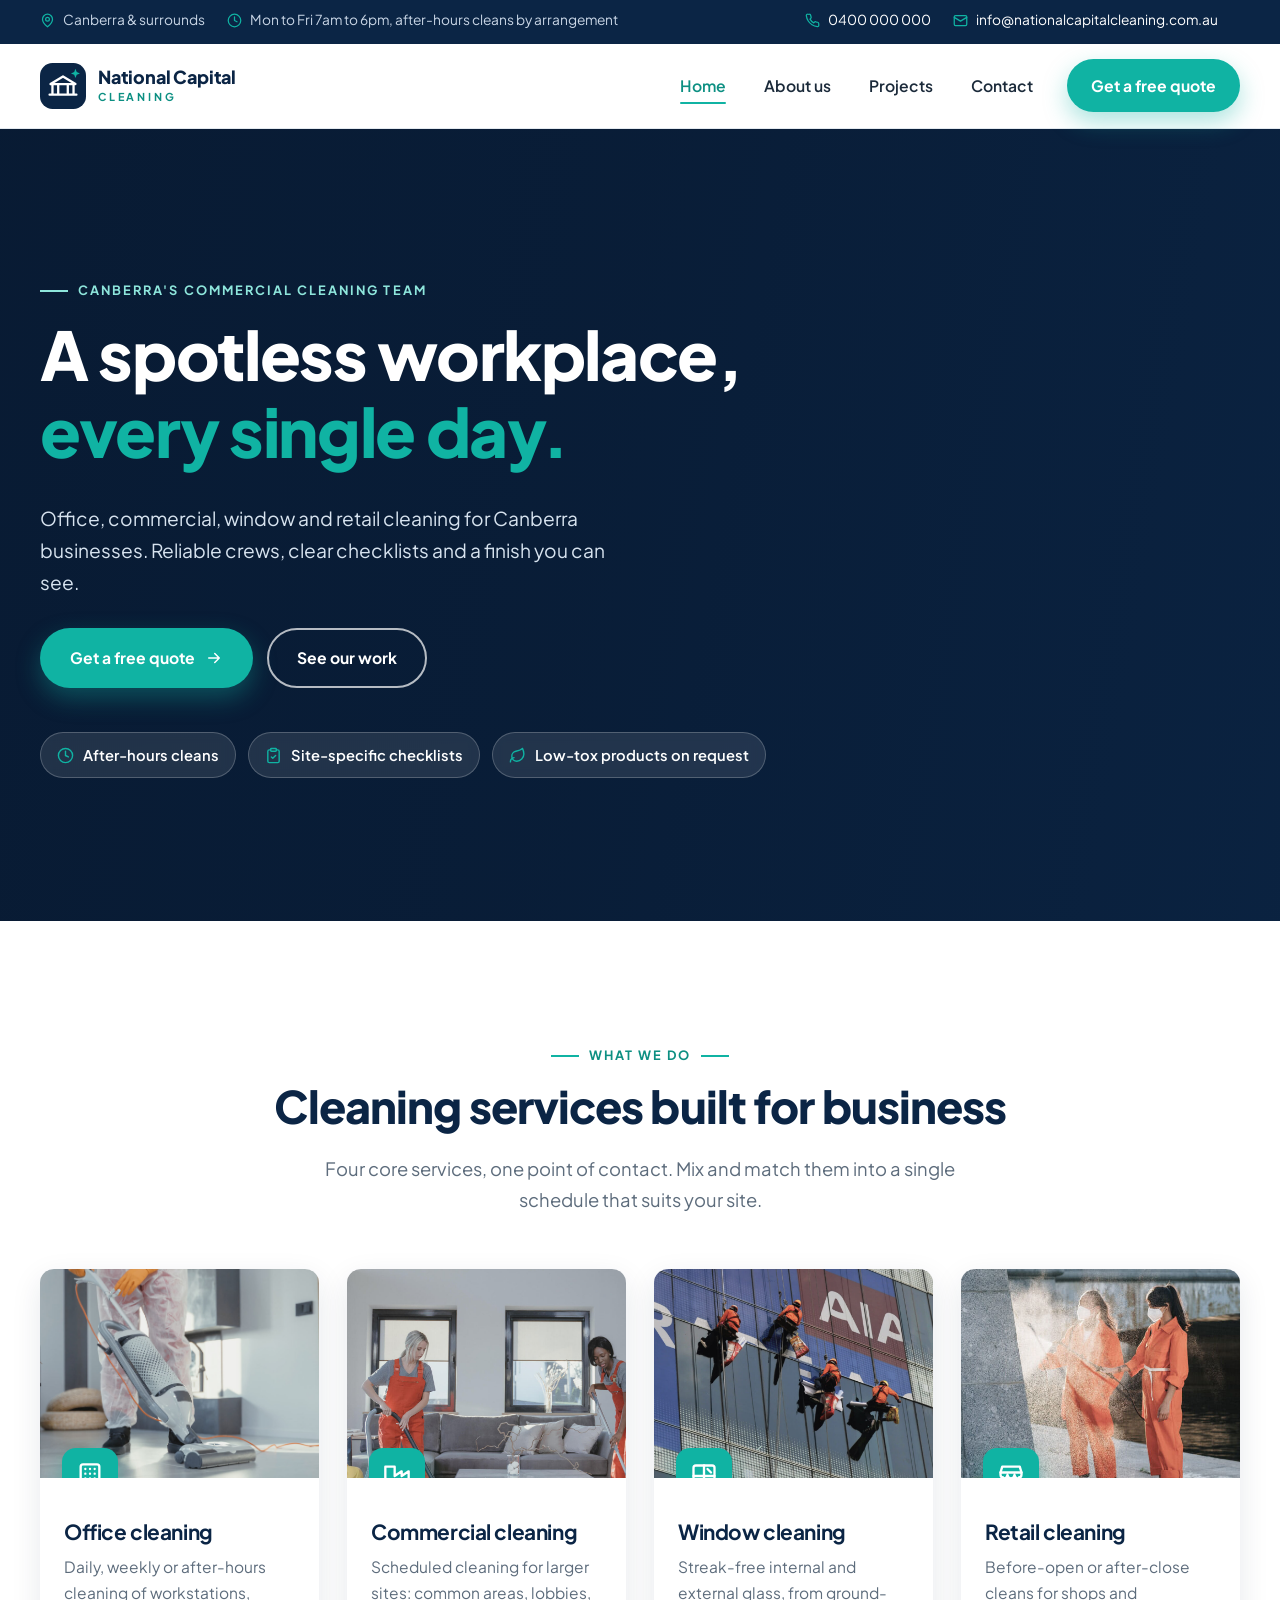
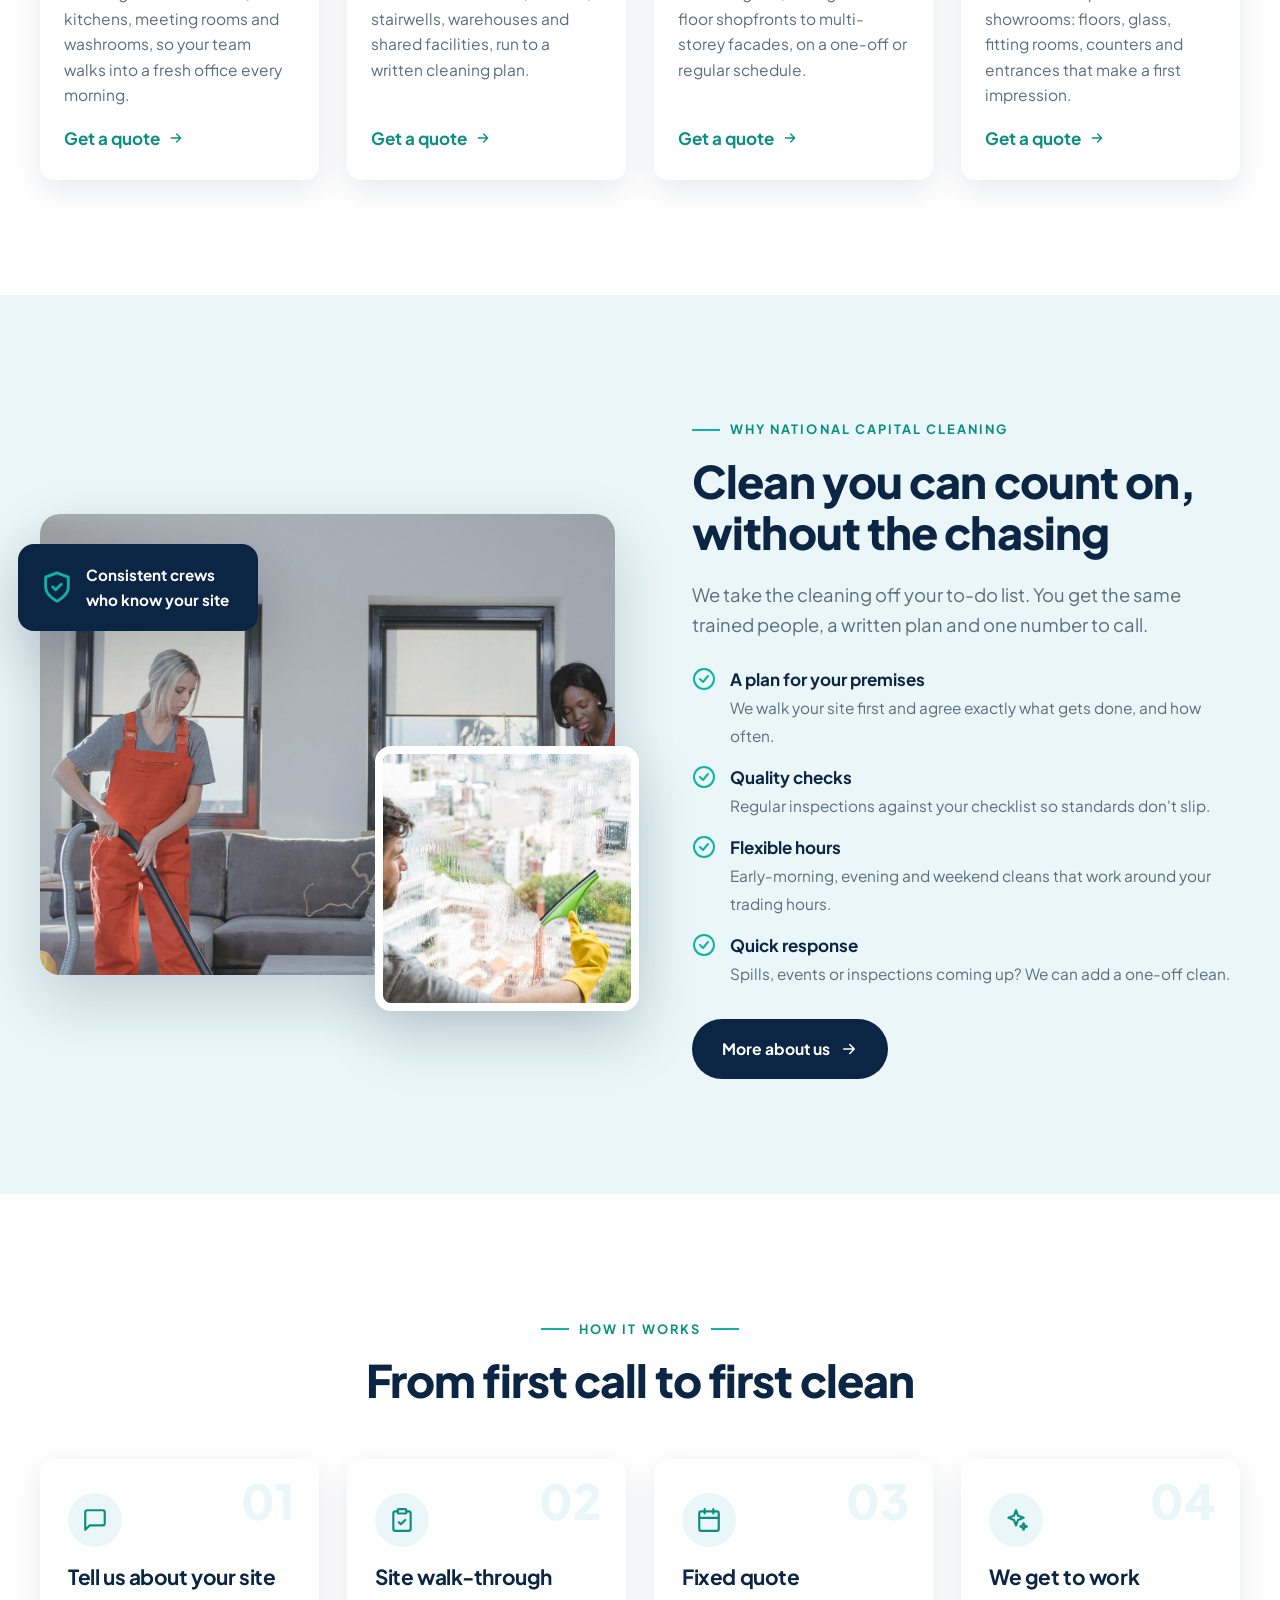
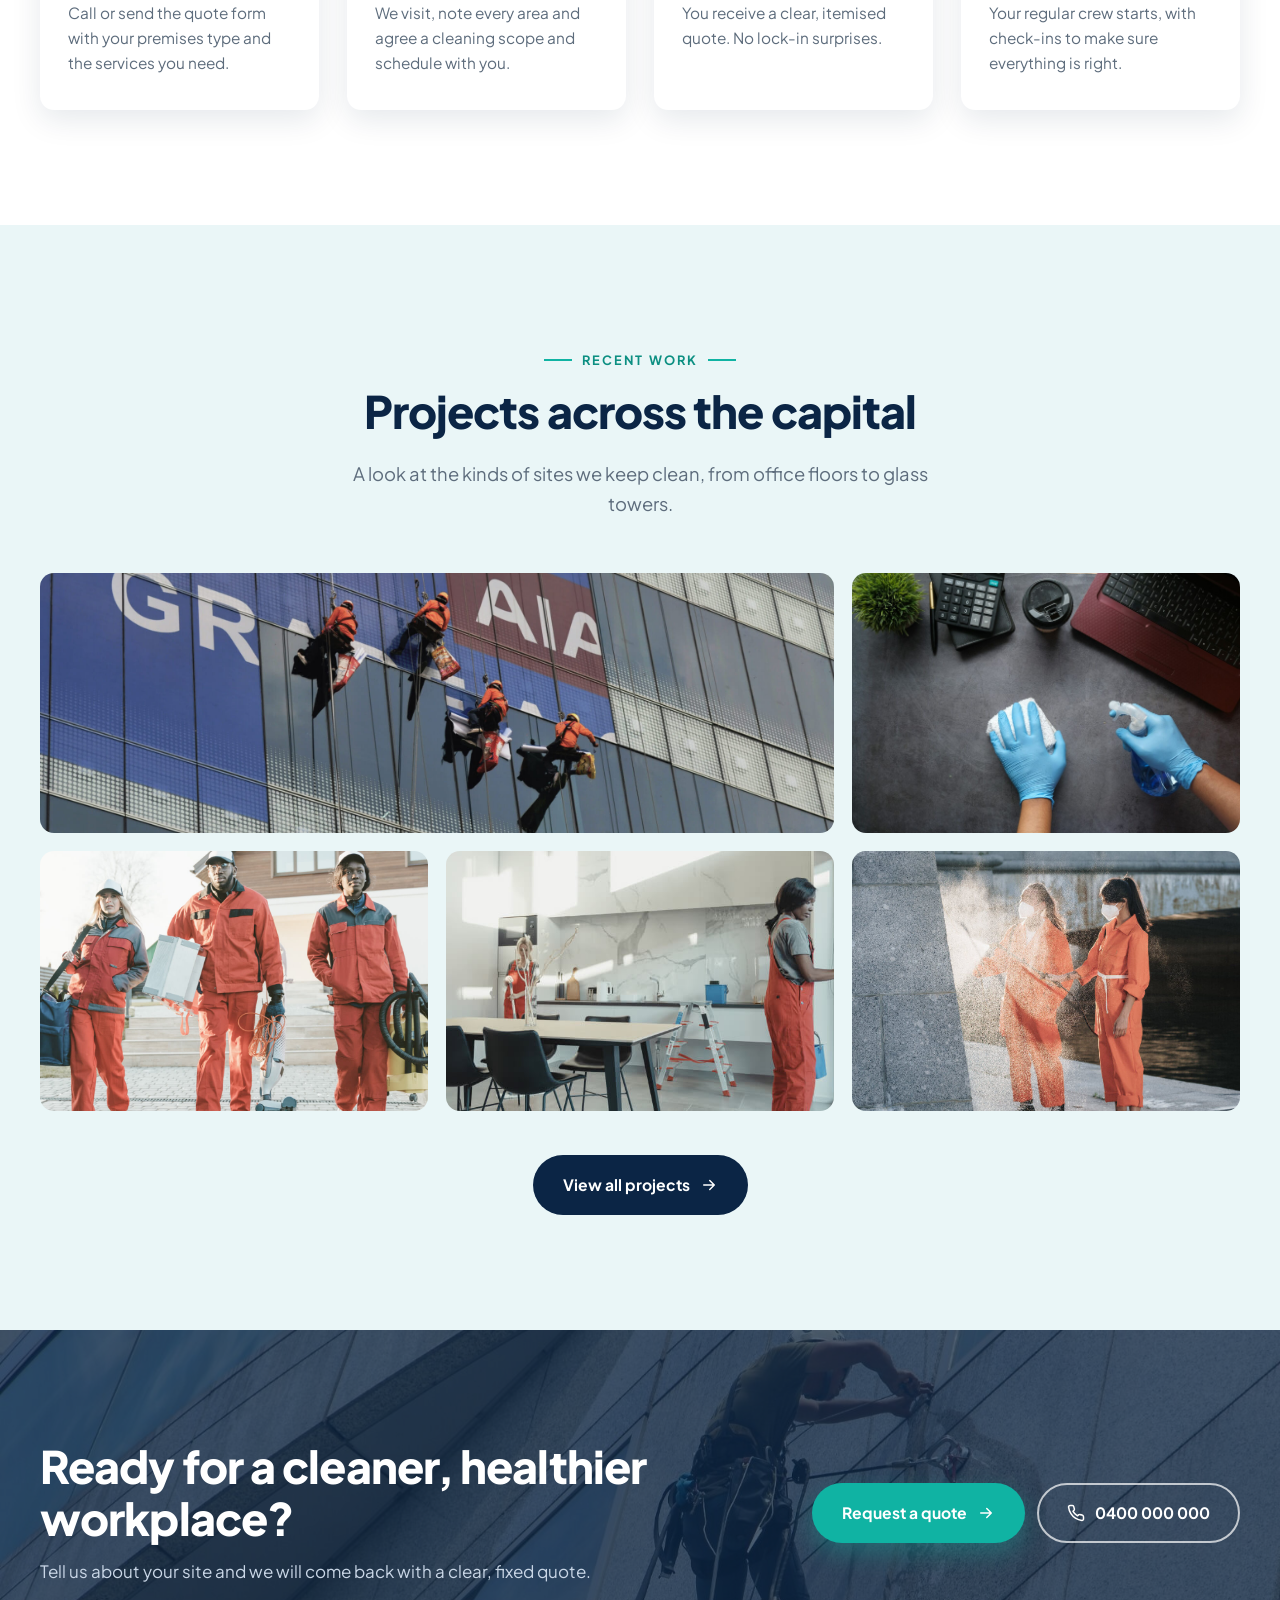
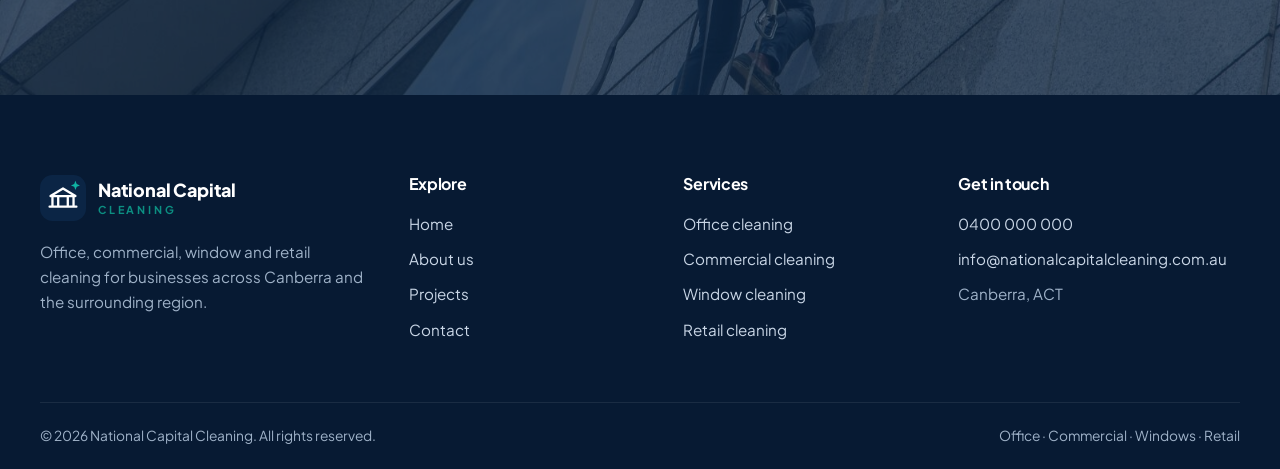
==== commit c5a27483: "Rebuild site for National Capital Cleaning Replace the old splash and landing pages with a four-page" ====
--- a/index.html
+++ b/index.html
@@ -1,106 +1,190 @@
 <!DOCTYPE html>
-<html lang="en">
+<html lang="en-AU" class="no-js">
 <head>
-    <meta charset="UTF-8">
-    <meta name="viewport" content="width=device-width, initial-scale=1.0">
-    <title>Diamond Welding & Fabrication</title>
-    <style>
-        * { margin: 0; padding: 0; box-sizing: border-box; }
-        html, body { width: 100%; height: 100%; background: #000; }
-        body { display: flex; align-items: center; justify-content: center; font-family: Arial, sans-serif; }
-
-        .splash {
-            width: 100%;
-            height: 100%;
-            position: relative;
-            display: flex;
-            flex-direction: column;
-            align-items: center;
-            justify-content: center;
-            background: #000;
-        }
-
-        .video-bg {
-            position: absolute;
-            top: 0;
-            left: 0;
-            width: 100%;
-            height: 100%;
-            object-fit: cover;
-            opacity: 0.5;
-            z-index: 1;
-        }
-
-        .content {
-            position: relative;
-            z-index: 10;
-            text-align: center;
-            display: flex;
-            flex-direction: column;
-            align-items: center;
-            justify-content: center;
-            gap: 30px;
-        }
-
-        .logo {
-            max-width: 80vw;
-            max-height: 50vh;
-            width: auto;
-            height: auto;
-            animation: fadeIn 1.5s ease-out;
-        }
-
-        @keyframes fadeIn {
-            from { opacity: 0; transform: scale(0.9); }
-            to { opacity: 1; transform: scale(1); }
-        }
-
-        .btn {
-            padding: 18px 50px;
-            font-size: 16px;
-            font-weight: bold;
-            letter-spacing: 2px;
-            color: white;
-            background: #f97316;
-            border: 2px solid #f97316;
-            border-radius: 4px;
-            cursor: pointer;
-            transition: all 0.3s;
-            box-shadow: 0 0 40px rgba(249, 115, 22, 0.6);
-        }
-
-        .btn:hover {
-            transform: scale(1.08);
-            box-shadow: 0 0 60px rgba(249, 115, 22, 0.9);
-        }
-
-        .btn:active {
-            transform: scale(0.95);
-        }
-    </style>
+<meta charset="UTF-8">
+<meta name="viewport" content="width=device-width, initial-scale=1">
+<title>National Capital Cleaning | Office, Commercial, Window & Retail Cleaning in Canberra</title>
+<meta name="description" content="National Capital Cleaning provides office, commercial, window and retail cleaning across Canberra and surrounds.">
+<meta name="theme-color" content="#0b2545">
+<link rel="icon" href="assets/ncc/favicon.svg" type="image/svg+xml">
+<link rel="preconnect" href="https://fonts.googleapis.com">
+<link rel="preconnect" href="https://fonts.gstatic.com" crossorigin>
+<link href="https://fonts.googleapis.com/css2?family=Plus+Jakarta+Sans:wght@400;500;600;700;800&display=swap" rel="stylesheet">
+<link rel="stylesheet" href="css/site.css">
 </head>
 <body>
-    <div class="splash">
-        <video class="video-bg" autoplay muted loop playsinline>
-            <source src="assets/welding-background.mp4" type="video/mp4">
-        </video>
+<div class="topbar">
+  <div class="wrap">
+    <div><span><svg viewBox="0 0 24 24" fill="none" stroke="currentColor" stroke-width="2" stroke-linecap="round" stroke-linejoin="round" aria-hidden="true"><path d="M20 10c0 6-8 12-8 12S4 16 4 10a8 8 0 0 1 16 0z"/><circle cx="12" cy="10" r="3"/></svg> Canberra &amp; surrounds</span><span class="hide-sm"><svg viewBox="0 0 24 24" fill="none" stroke="currentColor" stroke-width="2" stroke-linecap="round" stroke-linejoin="round" aria-hidden="true"><circle cx="12" cy="12" r="10"/><path d="M12 6v6l4 2"/></svg> Mon to Fri 7am to 6pm, after-hours cleans by arrangement</span></div>
+    <div><span><svg viewBox="0 0 24 24" fill="none" stroke="currentColor" stroke-width="2" stroke-linecap="round" stroke-linejoin="round" aria-hidden="true"><path d="M22 16.9v3a2 2 0 0 1-2.2 2 19.8 19.8 0 0 1-8.6-3.1 19.5 19.5 0 0 1-6-6A19.8 19.8 0 0 1 2.1 4.2 2 2 0 0 1 4.1 2h3a2 2 0 0 1 2 1.7c.1.9.4 1.8.7 2.7a2 2 0 0 1-.5 2.1L8 9.8a16 16 0 0 0 6 6l1.3-1.3a2 2 0 0 1 2.1-.4c.9.3 1.8.6 2.7.7a2 2 0 0 1 1.7 2z"/></svg> <a href="tel:+61400000000">0400 000 000</a></span><span class="hide-sm"><svg viewBox="0 0 24 24" fill="none" stroke="currentColor" stroke-width="2" stroke-linecap="round" stroke-linejoin="round" aria-hidden="true"><rect x="2" y="4" width="20" height="16" rx="2"/><path d="m22 7-10 6L2 7"/></svg> <a href="mailto:info@nationalcapitalcleaning.com.au">info@nationalcapitalcleaning.com.au</a></span></div>
+  </div>
+</div>
+<header class="site-header">
+  <div class="wrap">
+    <a class="brand" href="index.html" aria-label="National Capital Cleaning home"><svg viewBox="0 0 48 48" aria-hidden="true"><rect width="48" height="48" rx="13" fill="#0b2545"/><path d="M10 33h28M13 33V22M19 33V22M29 33V22M35 33V22M11 22h26L24 14z" fill="none" stroke="#ffffff" stroke-width="2.4" stroke-linecap="round" stroke-linejoin="round"/><path d="M37 6l1.3 3.4L41.7 11l-3.4 1.3L37 15.7l-1.3-3.4L32.3 11l3.4-1.6z" fill="#10b3a3"/></svg><span class="brand-name">National Capital<small>CLEANING</small></span></a>
+    <button class="menu-toggle" aria-label="Open menu" aria-expanded="false"><svg viewBox="0 0 24 24" fill="none" stroke="currentColor" stroke-width="2" stroke-linecap="round" stroke-linejoin="round" aria-hidden="true"><path d="M3 6h18M3 12h18M3 18h18"/></svg></button>
+    <nav class="nav" aria-label="Main">
+      <a class="link active" href="index.html" aria-current="page">Home</a>
+      <a class="link" href="about.html">About us</a>
+      <a class="link" href="projects.html">Projects</a>
+      <a class="link" href="contact.html">Contact</a>
+      <a class="btn btn-primary" href="contact.html">Get a free quote</a>
+    </nav>
+  </div>
+</header>
 
-        <div class="content">
-            <img src="assets/diamond-logo.png" alt="Diamond Logo" class="logo">
-            <button class="btn" onclick="goToSite()">ENTER SITE</button>
-        </div>
+<main>
+<section class="hero">
+  <div class="hero-media">
+    <video autoplay muted loop playsinline preload="auto" poster="assets/ncc/team-vacuum.jpg">
+      <source src="assets/ncc/hero-loop.mp4" type="video/mp4">
+    </video>
+  </div>
+  <div class="wrap">
+    <span class="eyebrow">Canberra's commercial cleaning team</span>
+    <h1>A spotless workplace, <em>every single day.</em></h1>
+    <p>Office, commercial, window and retail cleaning for Canberra businesses. Reliable crews, clear checklists and a finish you can see.</p>
+    <div class="actions">
+      <a class="btn btn-primary" href="contact.html">Get a free quote <svg viewBox="0 0 24 24" fill="none" stroke="currentColor" stroke-width="2" stroke-linecap="round" stroke-linejoin="round" aria-hidden="true"><path d="M5 12h14M13 6l6 6-6 6"/></svg></a>
+      <a class="btn btn-ghost" href="projects.html">See our work</a>
     </div>
+    <div class="chips">
+      <span class="chip"><svg viewBox="0 0 24 24" fill="none" stroke="currentColor" stroke-width="2" stroke-linecap="round" stroke-linejoin="round" aria-hidden="true"><circle cx="12" cy="12" r="10"/><path d="M12 6v6l4 2"/></svg> After-hours cleans</span>
+      <span class="chip"><svg viewBox="0 0 24 24" fill="none" stroke="currentColor" stroke-width="2" stroke-linecap="round" stroke-linejoin="round" aria-hidden="true"><rect x="8" y="2" width="8" height="4" rx="1"/><path d="M16 4h2a2 2 0 0 1 2 2v14a2 2 0 0 1-2 2H6a2 2 0 0 1-2-2V6a2 2 0 0 1 2-2h2"/><path d="m9 14 2 2 4-4"/></svg> Site-specific checklists</span>
+      <span class="chip"><svg viewBox="0 0 24 24" fill="none" stroke="currentColor" stroke-width="2" stroke-linecap="round" stroke-linejoin="round" aria-hidden="true"><path d="M11 20A7 7 0 0 1 9.8 6.1C15.5 5 17 4.5 19 2c1 2 2 4.2 2 8 0 5.5-4.8 10-10 10z"/><path d="M2 21c0-3 1.9-5.4 5.1-6"/></svg> Low-tox products on request</span>
+    </div>
+  </div>
+</section>
 
-    <script>
-        function goToSite() {
-            window.location.href = 'landing.html';
-        }
+<section class="section" id="services">
+  <div class="wrap">
+    <div class="section-head center reveal">
+      <span class="eyebrow">What we do</span>
+      <h2>Cleaning services built for business</h2>
+      <p class="lead">Four core services, one point of contact. Mix and match them into a single schedule that suits your site.</p>
+    </div>
+    <div class="grid grid-4">
+      <article class="card reveal">
+        <div class="card-img"><img src="assets/ncc/office-vacuum.jpg" alt="Office cleaning" loading="lazy"><span class="card-icon"><svg viewBox="0 0 24 24" fill="none" stroke="currentColor" stroke-width="2" stroke-linecap="round" stroke-linejoin="round" aria-hidden="true"><rect x="4" y="2" width="16" height="20" rx="2"/><path d="M9 22v-4h6v4M8 6h.01M12 6h.01M16 6h.01M8 10h.01M12 10h.01M16 10h.01M8 14h.01M12 14h.01M16 14h.01"/></svg></span></div>
+        <div class="card-body"><h3>Office cleaning</h3><p>Daily, weekly or after-hours cleaning of workstations, kitchens, meeting rooms and washrooms, so your team walks into a fresh office every morning.</p><a class="more" href="contact.html">Get a quote <svg viewBox="0 0 24 24" fill="none" stroke="currentColor" stroke-width="2" stroke-linecap="round" stroke-linejoin="round" aria-hidden="true"><path d="M5 12h14M13 6l6 6-6 6"/></svg></a></div>
+      </article>
+      <article class="card reveal">
+        <div class="card-img"><img src="assets/ncc/commercial-team.jpg" alt="Commercial cleaning" loading="lazy"><span class="card-icon"><svg viewBox="0 0 24 24" fill="none" stroke="currentColor" stroke-width="2" stroke-linecap="round" stroke-linejoin="round" aria-hidden="true"><path d="M2 20h20V8l-6 4V8l-6 4V4H2z"/><path d="M6 16h.01M10 16h.01M14 16h.01M18 16h.01"/></svg></span></div>
+        <div class="card-body"><h3>Commercial cleaning</h3><p>Scheduled cleaning for larger sites: common areas, lobbies, stairwells, warehouses and shared facilities, run to a written cleaning plan.</p><a class="more" href="contact.html">Get a quote <svg viewBox="0 0 24 24" fill="none" stroke="currentColor" stroke-width="2" stroke-linecap="round" stroke-linejoin="round" aria-hidden="true"><path d="M5 12h14M13 6l6 6-6 6"/></svg></a></div>
+      </article>
+      <article class="card reveal">
+        <div class="card-img"><img src="assets/ncc/rope-access-windows.jpg" alt="Window cleaning" loading="lazy"><span class="card-icon"><svg viewBox="0 0 24 24" fill="none" stroke="currentColor" stroke-width="2" stroke-linecap="round" stroke-linejoin="round" aria-hidden="true"><rect x="3" y="3" width="18" height="18" rx="2"/><path d="M12 3v18M3 12h18"/><path d="m15 6 3 3"/></svg></span></div>
+        <div class="card-body"><h3>Window cleaning</h3><p>Streak-free internal and external glass, from ground-floor shopfronts to multi-storey facades, on a one-off or regular schedule.</p><a class="more" href="contact.html">Get a quote <svg viewBox="0 0 24 24" fill="none" stroke="currentColor" stroke-width="2" stroke-linecap="round" stroke-linejoin="round" aria-hidden="true"><path d="M5 12h14M13 6l6 6-6 6"/></svg></a></div>
+      </article>
+      <article class="card reveal">
+        <div class="card-img"><img src="assets/ncc/exterior-wash.jpg" alt="Retail cleaning" loading="lazy"><span class="card-icon"><svg viewBox="0 0 24 24" fill="none" stroke="currentColor" stroke-width="2" stroke-linecap="round" stroke-linejoin="round" aria-hidden="true"><path d="M3 9 4.5 4h15L21 9"/><path d="M3 9h18v2a3 3 0 0 1-6 0 3 3 0 0 1-6 0 3 3 0 0 1-6 0z"/><path d="M5 13v8h14v-8M10 21v-5h4v5"/></svg></span></div>
+        <div class="card-body"><h3>Retail cleaning</h3><p>Before-open or after-close cleans for shops and showrooms: floors, glass, fitting rooms, counters and entrances that make a first impression.</p><a class="more" href="contact.html">Get a quote <svg viewBox="0 0 24 24" fill="none" stroke="currentColor" stroke-width="2" stroke-linecap="round" stroke-linejoin="round" aria-hidden="true"><path d="M5 12h14M13 6l6 6-6 6"/></svg></a></div>
+      </article>
+    </div>
+  </div>
+</section>
 
-        document.addEventListener('keypress', function(e) {
-            if (e.key === 'Enter' || e.key === ' ') {
-                goToSite();
-            }
-        });
-    </script>
+<section class="section alt">
+  <div class="wrap split">
+    <div class="stack reveal">
+      <img class="main" src="assets/ncc/commercial-team.jpg" alt="Cleaners vacuuming a commercial space" loading="lazy">
+      <img class="inset" src="assets/ncc/window-squeegee.jpg" alt="Cleaner squeegeeing a window" loading="lazy">
+      <div class="badge"><svg viewBox="0 0 24 24" fill="none" stroke="currentColor" stroke-width="2" stroke-linecap="round" stroke-linejoin="round" aria-hidden="true"><path d="M12 22s8-4 8-10V5l-8-3-8 3v7c0 6 8 10 8 10z"/><path d="m9 12 2 2 4-4"/></svg> Consistent crews who know your site</div>
+    </div>
+    <div class="reveal">
+      <span class="eyebrow">Why National Capital Cleaning</span>
+      <h2>Clean you can count on, without the chasing</h2>
+      <p class="lead">We take the cleaning off your to-do list. You get the same trained people, a written plan and one number to call.</p>
+      <ul class="checks">
+        <li><svg viewBox="0 0 24 24" fill="none" stroke="currentColor" stroke-width="2" stroke-linecap="round" stroke-linejoin="round" aria-hidden="true"><circle cx="12" cy="12" r="10"/><path d="m8 12 3 3 5-6"/></svg><div><strong>A plan for your premises</strong><span>We walk your site first and agree exactly what gets done, and how often.</span></div></li>
+        <li><svg viewBox="0 0 24 24" fill="none" stroke="currentColor" stroke-width="2" stroke-linecap="round" stroke-linejoin="round" aria-hidden="true"><circle cx="12" cy="12" r="10"/><path d="m8 12 3 3 5-6"/></svg><div><strong>Quality checks</strong><span>Regular inspections against your checklist so standards don't slip.</span></div></li>
+        <li><svg viewBox="0 0 24 24" fill="none" stroke="currentColor" stroke-width="2" stroke-linecap="round" stroke-linejoin="round" aria-hidden="true"><circle cx="12" cy="12" r="10"/><path d="m8 12 3 3 5-6"/></svg><div><strong>Flexible hours</strong><span>Early-morning, evening and weekend cleans that work around your trading hours.</span></div></li>
+        <li><svg viewBox="0 0 24 24" fill="none" stroke="currentColor" stroke-width="2" stroke-linecap="round" stroke-linejoin="round" aria-hidden="true"><circle cx="12" cy="12" r="10"/><path d="m8 12 3 3 5-6"/></svg><div><strong>Quick response</strong><span>Spills, events or inspections coming up? We can add a one-off clean.</span></div></li>
+      </ul>
+      <a class="btn btn-dark" href="about.html">More about us <svg viewBox="0 0 24 24" fill="none" stroke="currentColor" stroke-width="2" stroke-linecap="round" stroke-linejoin="round" aria-hidden="true"><path d="M5 12h14M13 6l6 6-6 6"/></svg></a>
+    </div>
+  </div>
+</section>
+
+<section class="section">
+  <div class="wrap">
+    <div class="section-head center reveal">
+      <span class="eyebrow">How it works</span>
+      <h2>From first call to first clean</h2>
+    </div>
+    <div class="grid grid-4 steps">
+      <div class="step reveal"><div class="ico"><svg viewBox="0 0 24 24" fill="none" stroke="currentColor" stroke-width="2" stroke-linecap="round" stroke-linejoin="round" aria-hidden="true"><path d="M21 15a2 2 0 0 1-2 2H7l-4 4V5a2 2 0 0 1 2-2h14a2 2 0 0 1 2 2z"/></svg></div><h3>Tell us about your site</h3><p>Call or send the quote form with your premises type and the services you need.</p></div>
+      <div class="step reveal"><div class="ico"><svg viewBox="0 0 24 24" fill="none" stroke="currentColor" stroke-width="2" stroke-linecap="round" stroke-linejoin="round" aria-hidden="true"><rect x="8" y="2" width="8" height="4" rx="1"/><path d="M16 4h2a2 2 0 0 1 2 2v14a2 2 0 0 1-2 2H6a2 2 0 0 1-2-2V6a2 2 0 0 1 2-2h2"/><path d="m9 14 2 2 4-4"/></svg></div><h3>Site walk-through</h3><p>We visit, note every area and agree a cleaning scope and schedule with you.</p></div>
+      <div class="step reveal"><div class="ico"><svg viewBox="0 0 24 24" fill="none" stroke="currentColor" stroke-width="2" stroke-linecap="round" stroke-linejoin="round" aria-hidden="true"><rect x="3" y="4" width="18" height="18" rx="2"/><path d="M16 2v4M8 2v4M3 10h18"/></svg></div><h3>Fixed quote</h3><p>You receive a clear, itemised quote. No lock-in surprises.</p></div>
+      <div class="step reveal"><div class="ico"><svg viewBox="0 0 24 24" fill="none" stroke="currentColor" stroke-width="2" stroke-linecap="round" stroke-linejoin="round" aria-hidden="true"><path d="M12 3l1.9 5.1L19 10l-5.1 1.9L12 17l-1.9-5.1L5 10l5.1-1.9z"/><path d="M19 15l.9 2.1L22 18l-2.1.9L19 21l-.9-2.1L16 18l2.1-.9z"/></svg></div><h3>We get to work</h3><p>Your regular crew starts, with check-ins to make sure everything is right.</p></div>
+    </div>
+  </div>
+</section>
+
+<section class="section alt">
+  <div class="wrap">
+    <div class="section-head center reveal">
+      <span class="eyebrow">Recent work</span>
+      <h2>Projects across the capital</h2>
+      <p class="lead">A look at the kinds of sites we keep clean, from office floors to glass towers.</p>
+    </div>
+    <div class="gallery">
+      <figure class="tile wide reveal" style="margin:0"><img src="assets/ncc/rope-access-windows.jpg" alt="High-rise facade glass" loading="lazy"><figcaption class="cap"><small>Windows</small><strong>High-rise facade glass</strong></figcaption></figure>
+      <figure class="tile  reveal" style="margin:0"><img src="assets/ncc/desk-sanitise.jpg" alt="Workstation sanitising" loading="lazy"><figcaption class="cap"><small>Office</small><strong>Workstation sanitising</strong></figcaption></figure>
+      <figure class="tile  reveal" style="margin:0"><img src="assets/ncc/crew-arriving.jpg" alt="Crew on site" loading="lazy"><figcaption class="cap"><small>Commercial</small><strong>Crew on site</strong></figcaption></figure>
+      <figure class="tile  reveal" style="margin:0"><img src="assets/ncc/kitchen-wipe.jpg" alt="Office kitchen detail" loading="lazy"><figcaption class="cap"><small>Office</small><strong>Office kitchen detail</strong></figcaption></figure>
+      <figure class="tile  reveal" style="margin:0"><img src="assets/ncc/pressure-wash.jpg" alt="Entrance and pavement wash" loading="lazy"><figcaption class="cap"><small>Retail</small><strong>Entrance and pavement wash</strong></figcaption></figure>
+    </div>
+    <div class="center" style="margin-top:44px"><a class="btn btn-dark" href="projects.html">View all projects <svg viewBox="0 0 24 24" fill="none" stroke="currentColor" stroke-width="2" stroke-linecap="round" stroke-linejoin="round" aria-hidden="true"><path d="M5 12h14M13 6l6 6-6 6"/></svg></a></div>
+  </div>
+</section>
+</main>
+<section class="cta-band">
+  <img src="assets/ncc/facade-windows.jpg" alt="" loading="lazy">
+  <div class="wrap reveal">
+    <div>
+      <h2>Ready for a cleaner, healthier workplace?</h2>
+      <p>Tell us about your site and we will come back with a clear, fixed quote.</p>
+    </div>
+    <div class="actions">
+      <a class="btn btn-primary" href="contact.html">Request a quote <svg viewBox="0 0 24 24" fill="none" stroke="currentColor" stroke-width="2" stroke-linecap="round" stroke-linejoin="round" aria-hidden="true"><path d="M5 12h14M13 6l6 6-6 6"/></svg></a>
+      <a class="btn btn-ghost" href="tel:+61400000000"><svg viewBox="0 0 24 24" fill="none" stroke="currentColor" stroke-width="2" stroke-linecap="round" stroke-linejoin="round" aria-hidden="true"><path d="M22 16.9v3a2 2 0 0 1-2.2 2 19.8 19.8 0 0 1-8.6-3.1 19.5 19.5 0 0 1-6-6A19.8 19.8 0 0 1 2.1 4.2 2 2 0 0 1 4.1 2h3a2 2 0 0 1 2 1.7c.1.9.4 1.8.7 2.7a2 2 0 0 1-.5 2.1L8 9.8a16 16 0 0 0 6 6l1.3-1.3a2 2 0 0 1 2.1-.4c.9.3 1.8.6 2.7.7a2 2 0 0 1 1.7 2z"/></svg> 0400 000 000</a>
+    </div>
+  </div>
+</section>
+<footer class="site-footer">
+  <div class="wrap footer-grid">
+    <div>
+      <a class="brand" href="index.html"><svg viewBox="0 0 48 48" aria-hidden="true"><rect width="48" height="48" rx="13" fill="#0b2545"/><path d="M10 33h28M13 33V22M19 33V22M29 33V22M35 33V22M11 22h26L24 14z" fill="none" stroke="#ffffff" stroke-width="2.4" stroke-linecap="round" stroke-linejoin="round"/><path d="M37 6l1.3 3.4L41.7 11l-3.4 1.3L37 15.7l-1.3-3.4L32.3 11l3.4-1.6z" fill="#10b3a3"/></svg><span class="brand-name">National Capital<small>CLEANING</small></span></a>
+      <p>Office, commercial, window and retail cleaning for businesses across Canberra and the surrounding region.</p>
+    </div>
+    <div>
+      <h4>Explore</h4>
+      <ul><li><a href="index.html">Home</a></li><li><a href="about.html">About us</a></li><li><a href="projects.html">Projects</a></li><li><a href="contact.html">Contact</a></li></ul>
+    </div>
+    <div>
+      <h4>Services</h4>
+      <ul>
+        <li><a href="index.html#services">Office cleaning</a></li>
+        <li><a href="index.html#services">Commercial cleaning</a></li>
+        <li><a href="index.html#services">Window cleaning</a></li>
+        <li><a href="index.html#services">Retail cleaning</a></li>
+      </ul>
+    </div>
+    <div>
+      <h4>Get in touch</h4>
+      <ul>
+        <li><a href="tel:+61400000000">0400 000 000</a></li>
+        <li><a href="mailto:info@nationalcapitalcleaning.com.au">info@nationalcapitalcleaning.com.au</a></li>
+        <li>Canberra, ACT</li>
+      </ul>
+    </div>
+  </div>
+  <div class="wrap footer-bottom">
+    <span>&copy; <span data-year>2026</span> National Capital Cleaning. All rights reserved.</span>
+    <span>Office &middot; Commercial &middot; Windows &middot; Retail</span>
+  </div>
+</footer>
+<script src="js/site.js"></script>
 </body>
 </html>
--- a/css/site.css
+++ b/css/site.css
@@ -0,0 +1,332 @@
+/* National Capital Cleaning — site styles */
+:root {
+  --navy: #0b2545;
+  --navy-2: #13315c;
+  --teal: #10b3a3;
+  --teal-dark: #0c8f82;
+  --sky: #eaf6f7;
+  --ink: #1b2a3a;
+  --muted: #5d6c7c;
+  --line: #e3e9ef;
+  --white: #ffffff;
+  --radius: 14px;
+  --shadow: 0 10px 30px rgba(11, 37, 69, .10);
+  --shadow-lg: 0 24px 60px rgba(11, 37, 69, .18);
+  --wrap: 1200px;
+  --font: "Plus Jakarta Sans", Inter, "Segoe UI", Roboto, Helvetica, Arial, sans-serif;
+}
+
+*, *::before, *::after { box-sizing: border-box; }
+html { scroll-behavior: smooth; }
+body {
+  margin: 0;
+  font-family: var(--font);
+  color: var(--ink);
+  background: var(--white);
+  line-height: 1.65;
+  font-size: 17px;
+  -webkit-font-smoothing: antialiased;
+}
+img, video { max-width: 100%; display: block; }
+a { color: var(--teal-dark); text-decoration: none; }
+h1, h2, h3, h4 { color: var(--navy); line-height: 1.15; margin: 0 0 .5em; letter-spacing: -.02em; }
+h1 { font-size: clamp(2.4rem, 5.4vw, 4.2rem); font-weight: 800; }
+h2 { font-size: clamp(1.9rem, 3.6vw, 2.8rem); font-weight: 800; }
+h3 { font-size: 1.3rem; font-weight: 700; }
+p { margin: 0 0 1em; }
+.wrap { width: min(var(--wrap), 100% - 40px); margin-inline: auto; }
+.section { padding: clamp(64px, 9vw, 120px) 0; }
+.section.alt { background: var(--sky); }
+.eyebrow {
+  display: inline-flex; align-items: center; gap: 10px;
+  font-size: .8rem; font-weight: 700; letter-spacing: .16em; text-transform: uppercase;
+  color: var(--teal-dark); margin-bottom: 14px;
+}
+.eyebrow::before { content: ""; width: 28px; height: 2px; background: var(--teal); }
+.lead { font-size: 1.15rem; color: var(--muted); max-width: 640px; }
+.center { text-align: center; }
+.center .lead { margin-inline: auto; }
+.center .eyebrow::after { content: ""; width: 28px; height: 2px; background: var(--teal); }
+
+/* Buttons */
+.btn {
+  display: inline-flex; align-items: center; gap: 10px;
+  padding: 15px 28px; border-radius: 999px; font-weight: 700; font-size: .98rem;
+  border: 2px solid transparent; cursor: pointer; transition: .25s ease; font-family: inherit;
+}
+.btn-primary { background: var(--teal); color: var(--white); box-shadow: 0 10px 24px rgba(16, 179, 163, .35); }
+.btn-primary:hover { background: var(--teal-dark); transform: translateY(-2px); }
+.btn-ghost { border-color: rgba(255, 255, 255, .7); color: var(--white); }
+.btn-ghost:hover { background: var(--white); color: var(--navy); }
+.btn-dark { background: var(--navy); color: var(--white); }
+.btn-dark:hover { background: var(--navy-2); transform: translateY(-2px); }
+.btn svg { width: 18px; height: 18px; }
+
+/* Top bar */
+.topbar { background: var(--navy); color: #c9d6e6; font-size: .86rem; }
+.topbar .wrap { display: flex; justify-content: space-between; gap: 20px; padding: 9px 0; flex-wrap: wrap; }
+.topbar a { color: #fff; }
+.topbar span { display: inline-flex; align-items: center; gap: 8px; margin-right: 22px; }
+.topbar svg { width: 15px; height: 15px; color: var(--teal); }
+
+/* Header */
+.site-header {
+  position: sticky; top: 0; z-index: 50; background: rgba(255, 255, 255, .96);
+  backdrop-filter: blur(10px); border-bottom: 1px solid var(--line); transition: box-shadow .3s;
+}
+.site-header.scrolled { box-shadow: 0 8px 30px rgba(11, 37, 69, .08); }
+.site-header .wrap { display: flex; align-items: center; justify-content: space-between; height: 84px; }
+.brand { display: flex; align-items: center; gap: 12px; color: var(--navy); }
+.brand svg { width: 46px; height: 46px; flex: none; }
+.brand-name { font-weight: 800; font-size: 1.12rem; line-height: 1.05; letter-spacing: -.01em; }
+.brand-name small { display: block; font-size: .68rem; letter-spacing: .26em; font-weight: 700; color: var(--teal-dark); margin-top: 4px; }
+.nav { display: flex; align-items: center; gap: 6px; }
+.nav a.link {
+  color: var(--ink); font-weight: 600; padding: 10px 16px; border-radius: 999px; position: relative; font-size: .98rem;
+}
+.nav a.link:hover { color: var(--teal-dark); }
+.nav a.link.active { color: var(--teal-dark); }
+.nav a.link.active::after {
+  content: ""; position: absolute; left: 16px; right: 16px; bottom: 4px; height: 2px; background: var(--teal); border-radius: 2px;
+}
+.nav .btn { margin-left: 12px; padding: 12px 22px; }
+.menu-toggle { display: none; background: none; border: 0; padding: 8px; cursor: pointer; color: var(--navy); }
+.menu-toggle svg { width: 30px; height: 30px; }
+
+/* Hero (home) */
+.hero { position: relative; min-height: min(88vh, 820px); display: flex; align-items: center; color: var(--white); overflow: hidden; background: var(--navy); }
+.hero-media, .hero-media video, .hero-media img { position: absolute; inset: 0; width: 100%; height: 100%; object-fit: cover; }
+.hero::after {
+  content: ""; position: absolute; inset: 0;
+  background: linear-gradient(100deg, rgba(8, 26, 50, .92) 0%, rgba(8, 26, 50, .72) 45%, rgba(8, 26, 50, .25) 100%);
+}
+.hero .wrap { position: relative; z-index: 2; padding: 90px 0; }
+.hero h1 { color: var(--white); max-width: 780px; }
+.hero h1 em { font-style: normal; color: var(--teal); }
+.hero p { font-size: 1.2rem; color: #d7e3ef; max-width: 600px; }
+.hero .actions { display: flex; gap: 14px; flex-wrap: wrap; margin-top: 30px; }
+.hero .eyebrow { color: #8ee6dc; }
+.hero .eyebrow::before { background: #8ee6dc; }
+.chips { display: flex; gap: 12px; flex-wrap: wrap; margin-top: 44px; }
+.chip {
+  display: inline-flex; align-items: center; gap: 9px; padding: 10px 16px; border-radius: 999px;
+  background: rgba(255, 255, 255, .1); border: 1px solid rgba(255, 255, 255, .22); font-size: .92rem; font-weight: 600;
+  backdrop-filter: blur(6px);
+}
+.chip svg { width: 17px; height: 17px; color: var(--teal); }
+
+/* Page banner (inner pages) */
+.page-hero { position: relative; padding: 140px 0 110px; color: var(--white); overflow: hidden; background: var(--navy); }
+.page-hero img { position: absolute; inset: 0; width: 100%; height: 100%; object-fit: cover; animation: slowzoom 18s ease-out forwards; }
+.page-hero::after { content: ""; position: absolute; inset: 0; background: linear-gradient(90deg, rgba(8, 26, 50, .9), rgba(8, 26, 50, .45)); }
+.page-hero .wrap { position: relative; z-index: 2; }
+.page-hero h1 { color: var(--white); margin-bottom: .3em; }
+.page-hero p { color: #d7e3ef; font-size: 1.15rem; max-width: 620px; }
+.crumbs { font-size: .9rem; color: #a9bdd3; margin-bottom: 16px; }
+.crumbs a { color: #fff; }
+@keyframes slowzoom { from { transform: scale(1.12); } to { transform: scale(1); } }
+
+/* Service cards */
+.grid { display: grid; gap: 28px; }
+.grid-4 { grid-template-columns: repeat(4, 1fr); }
+.grid-3 { grid-template-columns: repeat(3, 1fr); }
+.grid-2 { grid-template-columns: repeat(2, 1fr); }
+.section-head { margin-bottom: 54px; }
+.card {
+  background: var(--white); border-radius: var(--radius); overflow: hidden; box-shadow: var(--shadow);
+  transition: transform .35s ease, box-shadow .35s ease; display: flex; flex-direction: column;
+}
+.card:hover { transform: translateY(-8px); box-shadow: var(--shadow-lg); }
+.card-img { position: relative; aspect-ratio: 4 / 3; overflow: hidden; }
+.card-img img { width: 100%; height: 100%; object-fit: cover; transition: transform .7s ease; }
+.card:hover .card-img img { transform: scale(1.08); }
+.card-icon {
+  position: absolute; left: 22px; bottom: -26px; width: 56px; height: 56px; border-radius: 14px; background: var(--teal);
+  display: grid; place-items: center; color: #fff; box-shadow: 0 10px 20px rgba(16, 179, 163, .4); z-index: 2;
+}
+.card-icon svg { width: 28px; height: 28px; }
+.card-body { padding: 42px 24px 28px; flex: 1; display: flex; flex-direction: column; }
+.card-body p { color: var(--muted); font-size: .97rem; flex: 1; }
+.more { font-weight: 700; display: inline-flex; align-items: center; gap: 8px; }
+.more svg { width: 16px; height: 16px; transition: transform .25s; }
+.card:hover .more svg { transform: translateX(4px); }
+
+/* Split */
+.split { display: grid; grid-template-columns: 1.05fr 1fr; gap: clamp(40px, 6vw, 90px); align-items: center; }
+.split.reverse > :first-child { order: 2; }
+.stack { position: relative; }
+.stack .main { border-radius: 20px; box-shadow: var(--shadow-lg); width: 100%; aspect-ratio: 5 / 4; object-fit: cover; }
+.stack .inset {
+  position: absolute; right: -24px; bottom: -36px; width: 46%; border-radius: 16px; border: 8px solid #fff;
+  box-shadow: var(--shadow-lg); aspect-ratio: 1; object-fit: cover;
+}
+.badge {
+  position: absolute; left: -22px; top: 30px; background: var(--navy); color: #fff; padding: 18px 22px; border-radius: 16px;
+  box-shadow: var(--shadow-lg); font-weight: 700; display: flex; gap: 12px; align-items: center; font-size: .95rem; max-width: 240px;
+}
+.badge svg { width: 34px; height: 34px; color: var(--teal); flex: none; }
+.checks { list-style: none; padding: 0; margin: 24px 0 32px; display: grid; gap: 14px; }
+.checks li { display: flex; gap: 14px; align-items: flex-start; }
+.checks svg { width: 24px; height: 24px; color: var(--teal); flex: none; margin-top: 2px; }
+.checks strong { color: var(--navy); display: block; }
+.checks span { color: var(--muted); font-size: .96rem; }
+
+/* Steps */
+.steps { counter-reset: step; }
+.step { background: #fff; border-radius: var(--radius); padding: 34px 28px; position: relative; box-shadow: var(--shadow); }
+.step::before {
+  counter-increment: step; content: "0" counter(step); position: absolute; right: 24px; top: 18px;
+  font-size: 3rem; font-weight: 800; color: var(--sky); line-height: 1;
+}
+.step .ico { width: 54px; height: 54px; border-radius: 50%; background: var(--sky); display: grid; place-items: center; color: var(--teal-dark); margin-bottom: 18px; }
+.step .ico svg { width: 26px; height: 26px; }
+.step p { color: var(--muted); font-size: .96rem; margin: 0; }
+
+/* Gallery */
+.gallery { display: grid; grid-template-columns: repeat(3, 1fr); grid-auto-rows: 260px; grid-auto-flow: dense; gap: 18px; }
+.gallery .tile { position: relative; border-radius: var(--radius); overflow: hidden; cursor: zoom-in; background: var(--sky); }
+.gallery .tile.wide { grid-column: span 2; }
+.gallery .tile.tall { grid-row: span 2; }
+.gallery img { width: 100%; height: 100%; object-fit: cover; transition: transform .7s ease; }
+.gallery .tile:hover img { transform: scale(1.07); }
+.gallery .cap {
+  position: absolute; inset: auto 0 0 0; padding: 50px 22px 18px; color: #fff;
+  background: linear-gradient(transparent, rgba(8, 26, 50, .88)); transform: translateY(30%); opacity: 0; transition: .35s;
+}
+.gallery .tile:hover .cap, .gallery .tile:focus-visible .cap { transform: none; opacity: 1; }
+.cap small { color: #8ee6dc; font-weight: 700; letter-spacing: .12em; text-transform: uppercase; font-size: .72rem; }
+.cap strong { display: block; font-size: 1.08rem; }
+.tile.hide { display: none; }
+.filters { display: flex; flex-wrap: wrap; justify-content: center; gap: 10px; margin-bottom: 40px; }
+.filters button {
+  font-family: inherit; font-weight: 700; font-size: .95rem; padding: 10px 22px; border-radius: 999px;
+  border: 1.5px solid var(--line); background: #fff; color: var(--navy); cursor: pointer; transition: .2s;
+}
+.filters button:hover { border-color: var(--teal); }
+.filters button.on { background: var(--navy); border-color: var(--navy); color: #fff; }
+
+/* Lightbox */
+.lightbox { position: fixed; inset: 0; background: rgba(5, 15, 30, .92); display: none; align-items: center; justify-content: center; z-index: 100; padding: 30px; }
+.lightbox.open { display: flex; }
+.lightbox img { max-height: 82vh; border-radius: 12px; box-shadow: var(--shadow-lg); }
+.lightbox p { color: #fff; text-align: center; margin-top: 14px; font-weight: 600; }
+.lightbox button { position: absolute; top: 18px; right: 22px; background: none; border: 0; color: #fff; font-size: 2.4rem; cursor: pointer; line-height: 1; }
+
+/* CTA band */
+.cta-band { position: relative; color: #fff; padding: clamp(70px, 9vw, 110px) 0; overflow: hidden; background: var(--navy); }
+.cta-band > img { position: absolute; inset: 0; width: 100%; height: 100%; object-fit: cover; opacity: .28; }
+.cta-band .wrap { position: relative; display: flex; justify-content: space-between; align-items: center; gap: 30px; flex-wrap: wrap; }
+.cta-band h2 { color: #fff; margin: 0 0 .3em; max-width: 680px; }
+.cta-band p { color: #c9d6e6; margin: 0; }
+.cta-band .actions { display: flex; gap: 12px; flex-wrap: wrap; }
+
+/* Values / features */
+.feature { padding: 32px 28px; border-radius: var(--radius); border: 1px solid var(--line); background: #fff; transition: .3s; }
+.feature:hover { border-color: var(--teal); box-shadow: var(--shadow); }
+.feature .ico { width: 58px; height: 58px; border-radius: 16px; background: linear-gradient(135deg, var(--teal), #35c8e0); display: grid; place-items: center; color: #fff; margin-bottom: 20px; }
+.feature .ico svg { width: 28px; height: 28px; }
+.feature p { color: var(--muted); margin: 0; font-size: .97rem; }
+
+/* Team */
+.team-card { border-radius: var(--radius); overflow: hidden; position: relative; aspect-ratio: 6 / 7; box-shadow: var(--shadow); }
+.team-card img { width: 100%; height: 100%; object-fit: cover; transition: transform .7s; }
+.team-card:hover img { transform: scale(1.06); }
+.team-card .cap { position: absolute; inset: auto 14px 14px 14px; background: #fff; border-radius: 12px; padding: 14px 18px; }
+.team-card .cap strong { color: var(--navy); display: block; }
+.team-card .cap span { color: var(--muted); font-size: .9rem; }
+
+/* Areas */
+.areas { display: flex; flex-wrap: wrap; gap: 10px; margin-top: 18px; }
+.areas span { background: #fff; border: 1px solid var(--line); padding: 8px 16px; border-radius: 999px; font-weight: 600; font-size: .92rem; color: var(--navy); }
+
+/* Contact */
+.contact-grid { display: grid; grid-template-columns: 1fr 1.35fr; gap: 40px; align-items: start; }
+.info-card { background: var(--navy); color: #c9d6e6; border-radius: 20px; padding: 40px 34px; position: relative; overflow: hidden; }
+.info-card h3 { color: #fff; }
+.info-card .row { display: flex; gap: 16px; padding: 18px 0; border-bottom: 1px solid rgba(255, 255, 255, .1); }
+.info-card .row:last-of-type { border: 0; }
+.info-card .row svg { width: 24px; height: 24px; color: var(--teal); flex: none; margin-top: 3px; }
+.info-card .row strong { color: #fff; display: block; }
+.info-card a { color: #fff; }
+.info-card .photo { margin: 24px -34px -40px; height: 210px; overflow: hidden; }
+.info-card .photo img { width: 100%; height: 100%; object-fit: cover; }
+.form { background: #fff; border-radius: 20px; padding: 40px; box-shadow: var(--shadow-lg); }
+.form .row2 { display: grid; grid-template-columns: 1fr 1fr; gap: 18px; }
+.field { margin-bottom: 18px; }
+.field label { display: block; font-weight: 700; font-size: .9rem; color: var(--navy); margin-bottom: 7px; }
+.field input, .field select, .field textarea {
+  width: 100%; font: inherit; font-size: 1rem; padding: 14px 16px; border-radius: 10px; border: 1.5px solid var(--line);
+  background: #fbfdfe; color: var(--ink); transition: .2s;
+}
+.field input:focus, .field select:focus, .field textarea:focus { outline: none; border-color: var(--teal); box-shadow: 0 0 0 4px rgba(16, 179, 163, .15); background: #fff; }
+.field textarea { min-height: 140px; resize: vertical; }
+.pills { display: flex; flex-wrap: wrap; gap: 10px; }
+.pills label { margin: 0; }
+.pills input { position: absolute; opacity: 0; width: 1px; height: 1px; }
+.pills span { display: inline-block; padding: 10px 18px; border-radius: 999px; border: 1.5px solid var(--line); font-weight: 600; font-size: .92rem; cursor: pointer; color: var(--navy); transition: .2s; }
+.pills input:checked + span { background: var(--teal); border-color: var(--teal); color: #fff; }
+.pills input:focus-visible + span { box-shadow: 0 0 0 4px rgba(16, 179, 163, .25); }
+.form-note { font-size: .88rem; color: var(--muted); margin-top: 14px; }
+.form-ok { display: none; background: var(--sky); border-left: 4px solid var(--teal); padding: 14px 18px; border-radius: 8px; margin-top: 18px; color: var(--navy); font-weight: 600; }
+.form-ok.show { display: block; }
+
+/* Footer */
+.site-footer { background: #071a33; color: #9fb2c8; padding: 80px 0 0; font-size: .95rem; }
+.footer-grid { display: grid; grid-template-columns: 1.4fr 1fr 1fr 1.2fr; gap: 40px; }
+.site-footer h4 { color: #fff; font-size: 1rem; margin-bottom: 18px; }
+.site-footer ul { list-style: none; padding: 0; margin: 0; display: grid; gap: 10px; }
+.site-footer a { color: #c9d6e6; }
+.site-footer a:hover { color: var(--teal); }
+.site-footer .brand { color: #fff; margin-bottom: 18px; }
+.footer-bottom { border-top: 1px solid rgba(255, 255, 255, .08); margin-top: 60px; padding: 22px 0; font-size: .86rem; display: flex; justify-content: space-between; gap: 16px; flex-wrap: wrap; }
+
+/* Reveal on scroll */
+.reveal { opacity: 0; transform: translateY(28px); transition: opacity .8s ease, transform .8s ease; }
+.reveal.in { opacity: 1; transform: none; }
+.no-js .reveal { opacity: 1; transform: none; }
+@media (prefers-reduced-motion: reduce) {
+  .reveal { opacity: 1; transform: none; transition: none; }
+  .page-hero img { animation: none; }
+  html { scroll-behavior: auto; }
+}
+
+/* Responsive */
+@media (max-width: 1080px) {
+  .grid-4 { grid-template-columns: repeat(2, 1fr); }
+  .footer-grid { grid-template-columns: 1fr 1fr; }
+}
+@media (max-width: 900px) {
+  .split, .contact-grid { grid-template-columns: 1fr; }
+  .split.reverse > :first-child { order: 0; }
+  .grid-3 { grid-template-columns: 1fr 1fr; }
+  .gallery { grid-template-columns: 1fr 1fr; grid-auto-rows: 220px; }
+  .stack .inset { right: 0; }
+  .badge { left: 12px; }
+  .menu-toggle { display: block; }
+  .nav {
+    position: absolute; top: 100%; left: 0; right: 0; background: #fff; flex-direction: column; align-items: stretch;
+    padding: 14px 20px 24px; border-bottom: 1px solid var(--line); box-shadow: 0 20px 30px rgba(11, 37, 69, .1); display: none;
+  }
+  .nav.open { display: flex; }
+  .nav a.link { padding: 14px 8px; border-bottom: 1px solid var(--line); border-radius: 0; }
+  .nav a.link.active::after { display: none; }
+  .nav .btn { margin: 16px 0 0; justify-content: center; }
+}
+@media (max-width: 640px) {
+  body { font-size: 16px; }
+  .grid-4, .grid-3, .grid-2 { grid-template-columns: 1fr; }
+  .gallery { grid-template-columns: 1fr; }
+  .gallery .tile.wide { grid-column: auto; }
+  .gallery .tile.tall { grid-row: auto; }
+  .gallery .cap { opacity: 1; transform: none; }
+  .form { padding: 26px 20px; }
+  .form .row2 { grid-template-columns: 1fr; }
+  .footer-grid { grid-template-columns: 1fr; }
+  .topbar .hide-sm { display: none; }
+  .topbar .wrap > div:first-child { display: none; }
+  .topbar .wrap { justify-content: center; }
+  .site-header .wrap { height: 72px; }
+  .brand svg { width: 40px; height: 40px; }
+  .stack .inset { display: none; }
+  .hero .wrap { padding: 70px 0; }
+}
